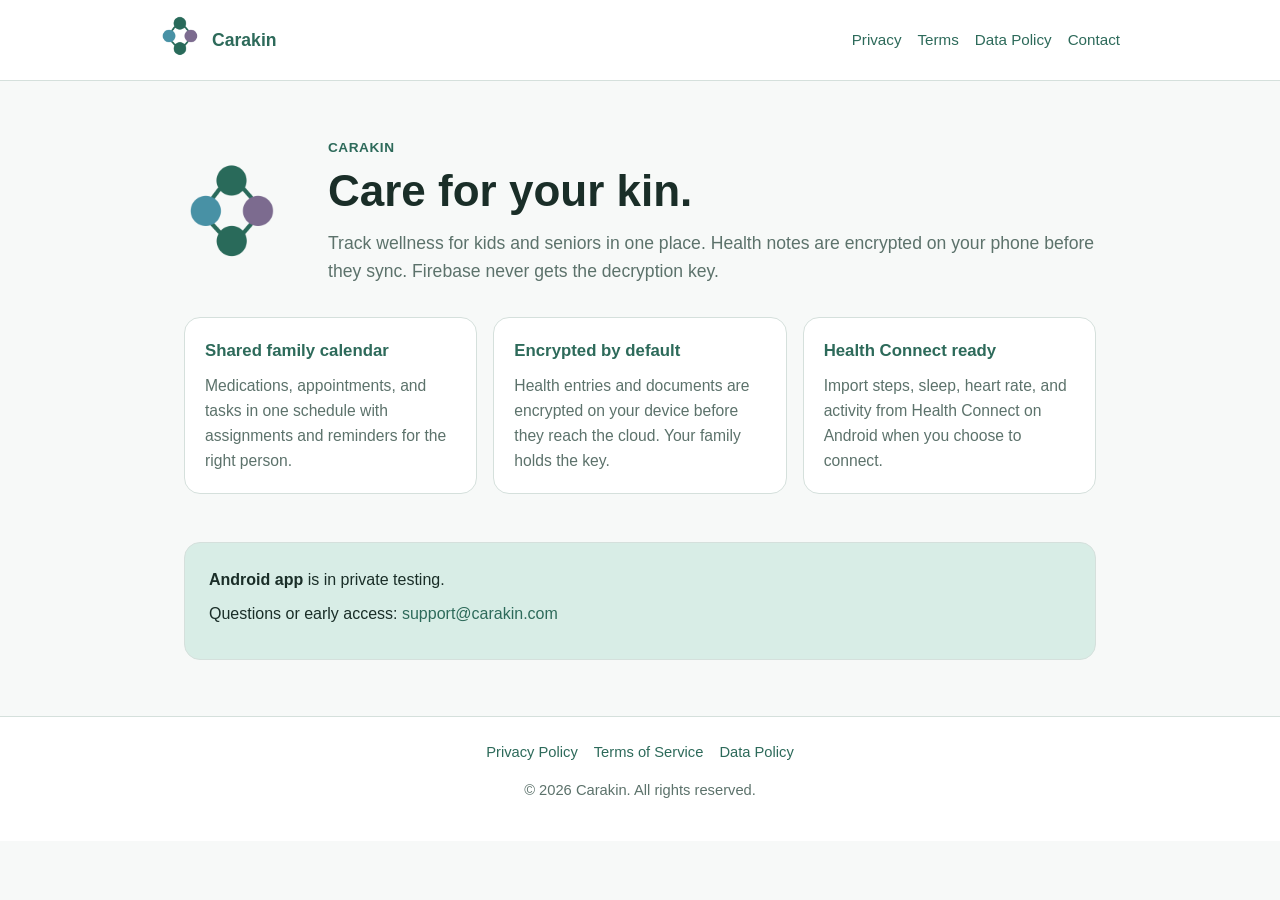
==== index.html @ 4b816c2f "Add Carakin marketing site and legal pages for GitHub Pages Co-authored-by: Cursor <cursoragent@curs" ====
<!DOCTYPE html>
<html lang="en">
  <head>
    <meta charset="utf-8" />
    <meta name="viewport" content="width=device-width, initial-scale=1" />
    <title>Carakin · Care for your kin</title>
    <meta
      name="description"
      content="Carakin helps families track wellness, medications, appointments, and tasks with end-to-end encryption."
    />
    <link rel="icon" href="assets/logo.png" type="image/png" />
    <link rel="stylesheet" href="styles.css" />
  </head>
  <body>
    <header class="site-header">
      <div class="site-header-inner">
        <a href="index.html">
          <img src="assets/logo.png" alt="Carakin logo" />
        </a>
        <a href="index.html"><strong>Carakin</strong></a>
        <nav>
          <a href="privacy.html">Privacy</a>
          <a href="terms.html">Terms</a>
          <a href="data-policy.html">Data Policy</a>
          <a href="mailto:support@carakin.com">Contact</a>
        </nav>
      </div>
    </header>

    <main>
      <section class="hero">
        <img class="hero-logo" src="assets/logo.png" alt="" />
        <div>
          <p class="kicker">Carakin</p>
          <h1>Care for your kin.</h1>
          <p class="lead">
            Track wellness for kids and seniors in one place. Health notes are encrypted on your
            phone before they sync. Firebase never gets the decryption key.
          </p>
        </div>
      </section>

      <section class="features">
        <article class="feature-card">
          <h2>Shared family calendar</h2>
          <p>
            Medications, appointments, and tasks in one schedule with assignments and reminders
            for the right person.
          </p>
        </article>
        <article class="feature-card">
          <h2>Encrypted by default</h2>
          <p>
            Health entries and documents are encrypted on your device before they reach the cloud.
            Your family holds the key.
          </p>
        </article>
        <article class="feature-card">
          <h2>Health Connect ready</h2>
          <p>
            Import steps, sleep, heart rate, and activity from Health Connect on Android when you
            choose to connect.
          </p>
        </article>
      </section>

      <section class="cta">
        <div class="cta-box">
          <p><strong>Android app</strong> is in private testing.</p>
          <p>
            Questions or early access:
            <a href="mailto:support@carakin.com">support@carakin.com</a>
          </p>
        </div>
      </section>
    </main>

    <footer class="site-footer">
      <nav>
        <a href="privacy.html">Privacy Policy</a>
        <a href="terms.html">Terms of Service</a>
        <a href="data-policy.html">Data Policy</a>
      </nav>
      <p>© 2026 Carakin. All rights reserved.</p>
    </footer>
  </body>
</html>
---- styles.css ----
:root {
  --background: #f7f9f8;
  --surface: #ffffff;
  --text: #1a2e28;
  --text-muted: #5c726b;
  --primary: #2d6a5a;
  --primary-soft: #d8ede6;
  --border: #d5e0dc;
  --max-width: 760px;
}

* {
  box-sizing: border-box;
}

body {
  margin: 0;
  font-family: -apple-system, BlinkMacSystemFont, "Segoe UI", Roboto, Helvetica, Arial, sans-serif;
  color: var(--text);
  background: var(--background);
  line-height: 1.6;
}

a {
  color: var(--primary);
  text-decoration: none;
}

a:hover {
  text-decoration: underline;
}

.site-header {
  background: var(--surface);
  border-bottom: 1px solid var(--border);
  padding: 16px 24px;
}

.site-header-inner {
  max-width: 960px;
  margin: 0 auto;
  display: flex;
  align-items: center;
  gap: 12px;
}

.site-header img {
  width: 40px;
  height: 40px;
}

.site-header strong {
  font-size: 1.1rem;
}

.site-header nav {
  margin-left: auto;
  display: flex;
  gap: 16px;
  flex-wrap: wrap;
  font-size: 0.95rem;
}

.hero {
  max-width: 960px;
  margin: 0 auto;
  padding: 56px 24px 32px;
  display: grid;
  gap: 24px;
}

@media (min-width: 768px) {
  .hero {
    grid-template-columns: 120px 1fr;
    align-items: center;
  }
}

.hero-logo {
  width: 96px;
  height: 96px;
}

.kicker {
  color: var(--primary);
  font-weight: 700;
  letter-spacing: 0.04em;
  text-transform: uppercase;
  font-size: 0.85rem;
  margin: 0 0 8px;
}

.hero h1 {
  margin: 0 0 12px;
  font-size: clamp(2rem, 5vw, 2.75rem);
  line-height: 1.15;
}

.lead {
  color: var(--text-muted);
  font-size: 1.1rem;
  margin: 0;
}

.features {
  max-width: 960px;
  margin: 0 auto;
  padding: 0 24px 48px;
  display: grid;
  gap: 16px;
}

@media (min-width: 768px) {
  .features {
    grid-template-columns: repeat(3, 1fr);
  }
}

.feature-card {
  background: var(--surface);
  border: 1px solid var(--border);
  border-radius: 16px;
  padding: 20px;
}

.feature-card h2 {
  margin: 0 0 8px;
  font-size: 1.05rem;
  color: var(--primary);
}

.feature-card p {
  margin: 0;
  color: var(--text-muted);
  font-size: 0.98rem;
}

.cta {
  max-width: 960px;
  margin: 0 auto;
  padding: 0 24px 56px;
}

.cta-box {
  background: var(--primary-soft);
  border: 1px solid var(--border);
  border-radius: 16px;
  padding: 24px;
}

.cta-box p {
  margin: 0 0 8px;
}

.legal-page {
  max-width: var(--max-width);
  margin: 0 auto;
  padding: 40px 24px 64px;
}

.legal-page h1 {
  margin: 0 0 8px;
}

.updated {
  color: var(--text-muted);
  font-size: 0.95rem;
  margin: 0 0 32px;
}

.legal-page section {
  margin-bottom: 28px;
}

.legal-page h2 {
  font-size: 1.15rem;
  margin: 0 0 8px;
}

.legal-page p,
.legal-page li {
  color: var(--text);
  white-space: pre-line;
}

.site-footer {
  border-top: 1px solid var(--border);
  background: var(--surface);
  padding: 24px;
  text-align: center;
  color: var(--text-muted);
  font-size: 0.92rem;
}

.site-footer nav {
  display: flex;
  justify-content: center;
  gap: 16px;
  flex-wrap: wrap;
  margin-bottom: 12px;
}
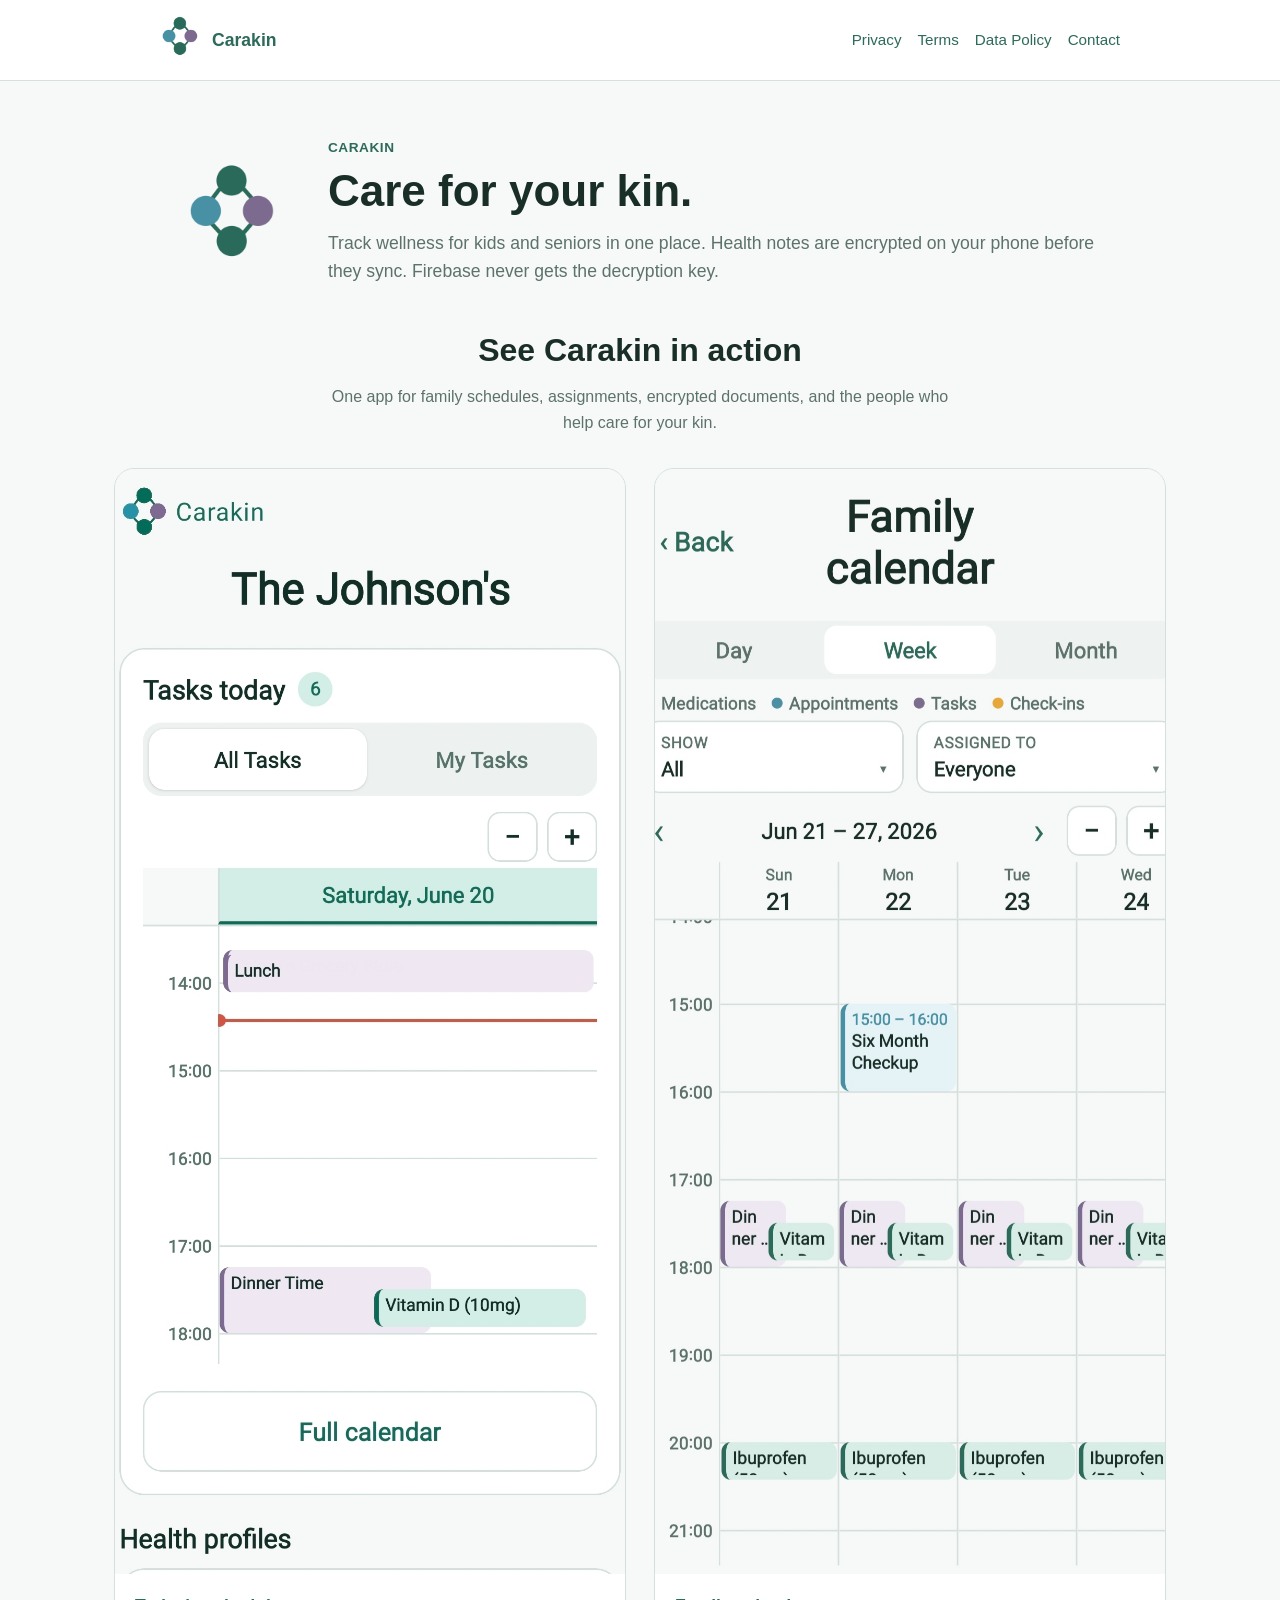
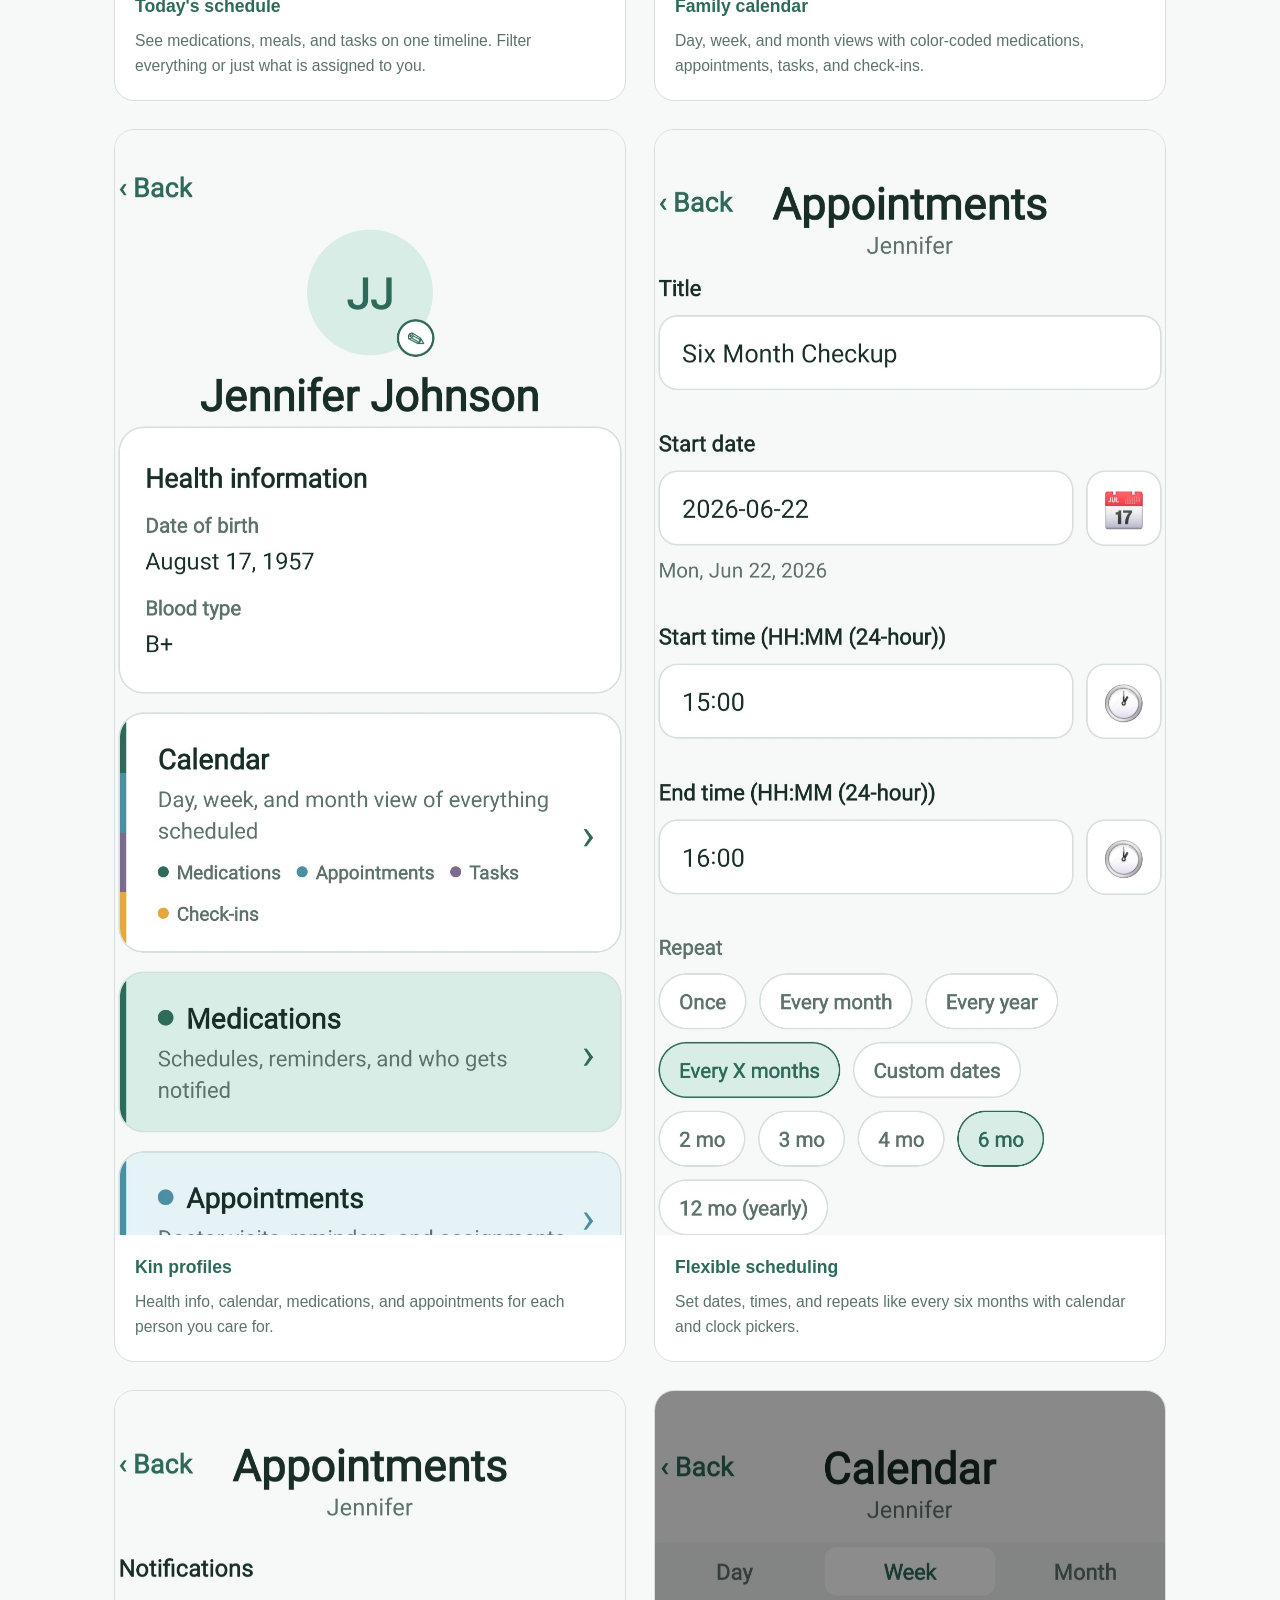
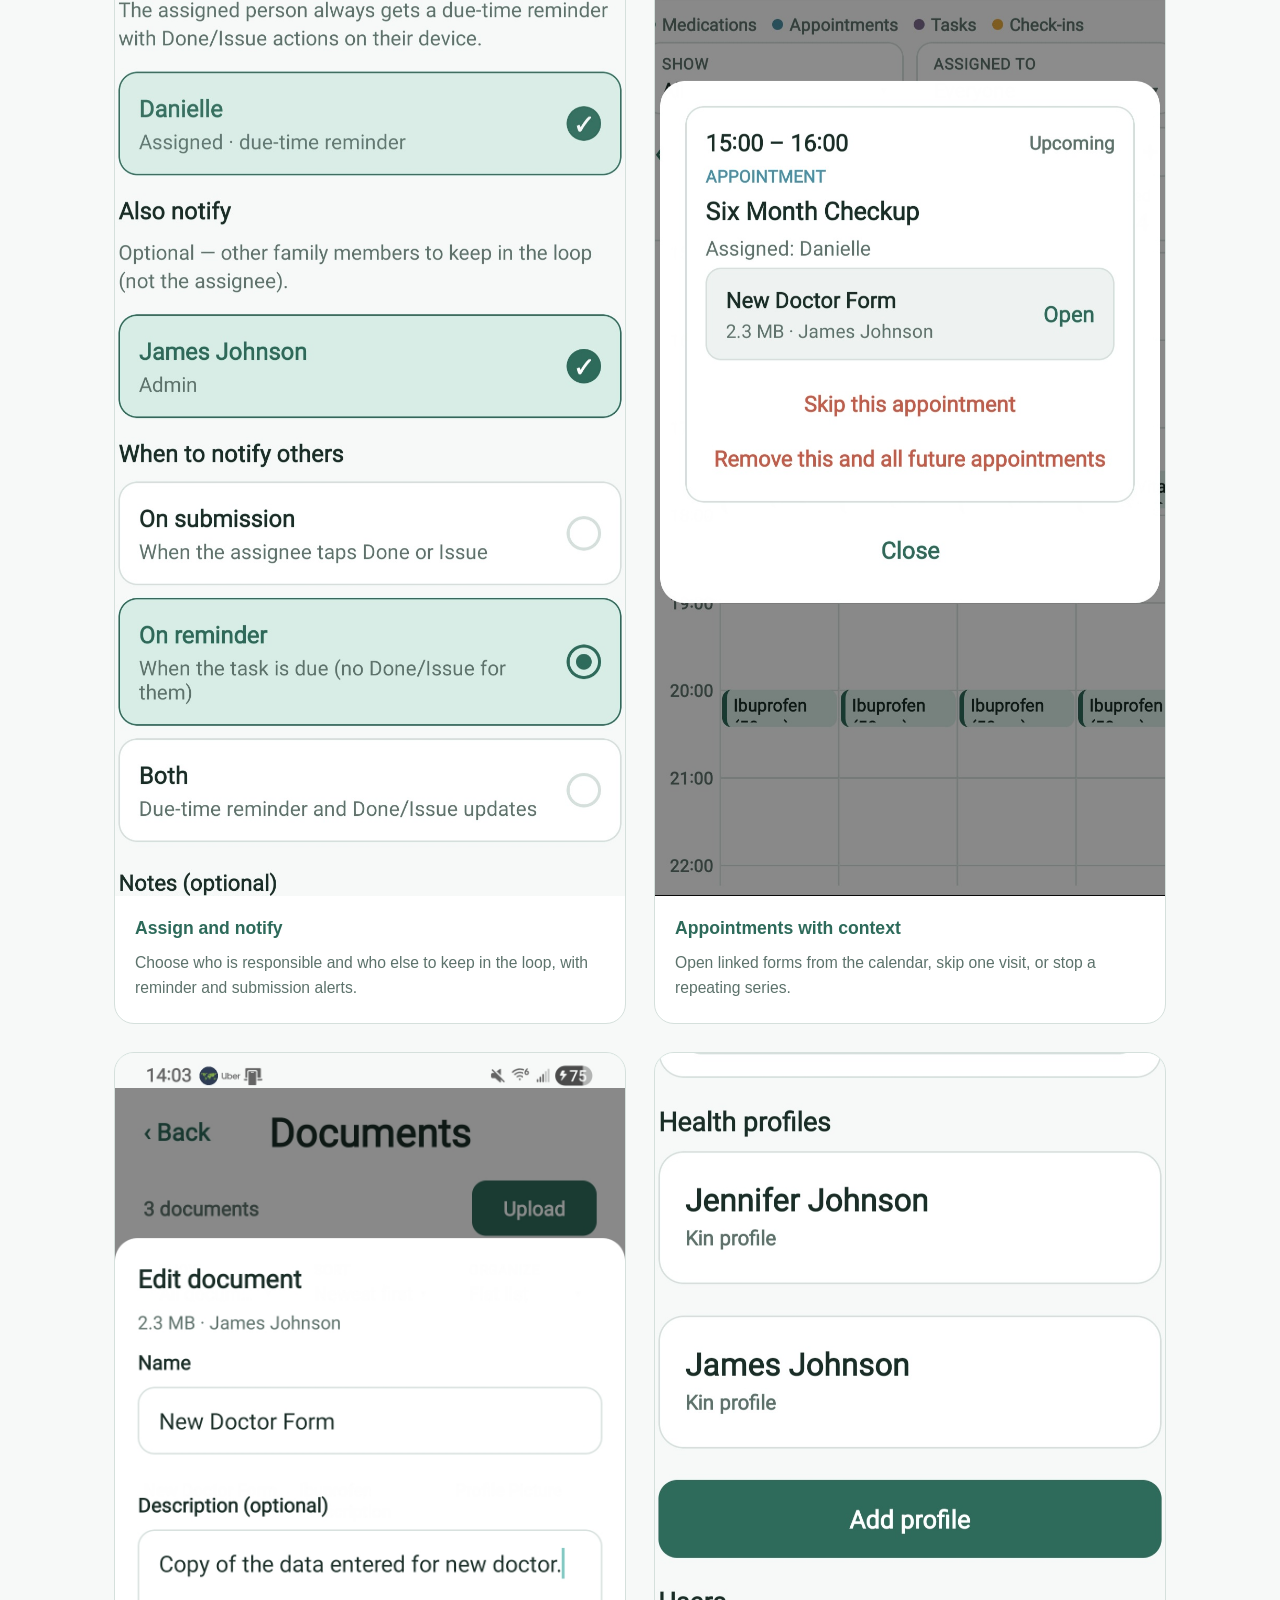
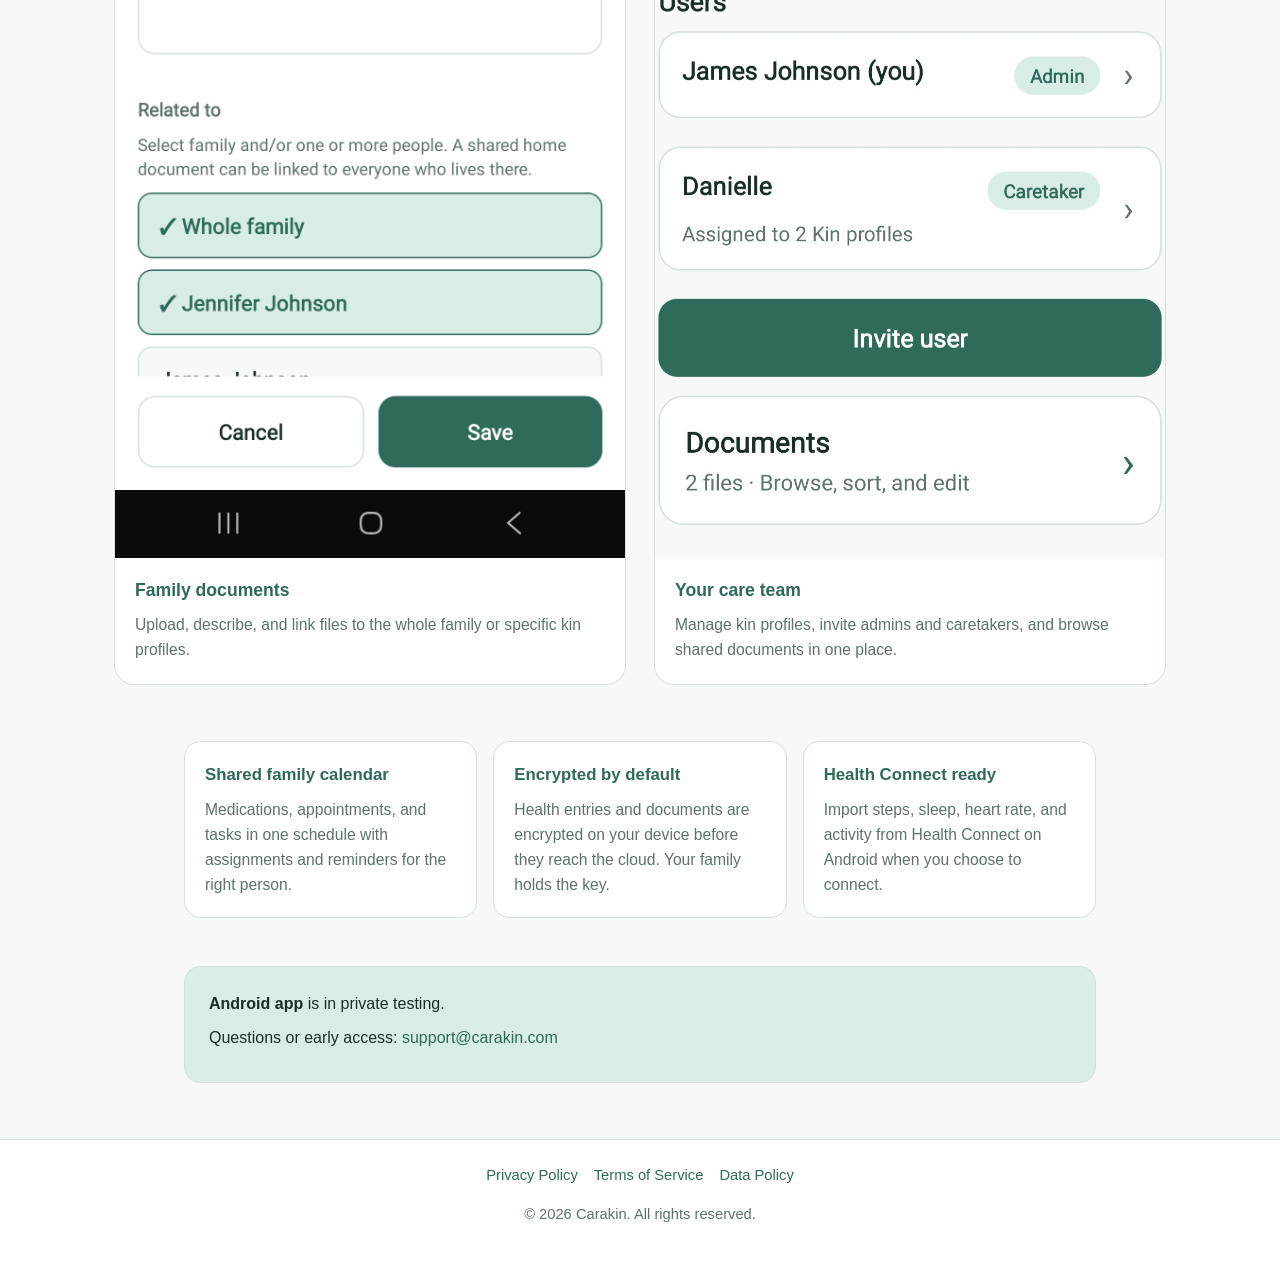
==== commit 683c39e6: "Add app screenshot gallery to landing page Co-authored-by: Cursor <cursoragent@cursor.com>" ====
--- a/index.html
+++ b/index.html
@@ -37,6 +37,95 @@
             Track wellness for kids and seniors in one place. Health notes are encrypted on your
             phone before they sync. Firebase never gets the decryption key.
           </p>
+        </div>
+      </section>
+
+      <section class="showcase">
+        <div class="showcase-header">
+          <h2>See Carakin in action</h2>
+          <p>
+            One app for family schedules, assignments, encrypted documents, and the people who
+            help care for your kin.
+          </p>
+        </div>
+        <div class="showcase-grid">
+          <article class="showcase-card">
+            <img src="assets/screenshots/HomePage.jpg" alt="Carakin home screen with today's task timeline" />
+            <div class="showcase-copy">
+              <h3>Today's schedule</h3>
+              <p>
+                See medications, meals, and tasks on one timeline. Filter everything or just what is
+                assigned to you.
+              </p>
+            </div>
+          </article>
+          <article class="showcase-card">
+            <img src="assets/screenshots/FamilyCalendar.jpg" alt="Family calendar week view" />
+            <div class="showcase-copy">
+              <h3>Family calendar</h3>
+              <p>
+                Day, week, and month views with color-coded medications, appointments, tasks, and
+                check-ins.
+              </p>
+            </div>
+          </article>
+          <article class="showcase-card">
+            <img src="assets/screenshots/ProfilePage.jpg" alt="Kin profile with health and care shortcuts" />
+            <div class="showcase-copy">
+              <h3>Kin profiles</h3>
+              <p>
+                Health info, calendar, medications, and appointments for each person you care for.
+              </p>
+            </div>
+          </article>
+          <article class="showcase-card">
+            <img src="assets/screenshots/AppointmentSettings.jpg" alt="Appointment scheduling form" />
+            <div class="showcase-copy">
+              <h3>Flexible scheduling</h3>
+              <p>
+                Set dates, times, and repeats like every six months with calendar and clock
+                pickers.
+              </p>
+            </div>
+          </article>
+          <article class="showcase-card">
+            <img src="assets/screenshots/AppointmentNotifications.jpg" alt="Assign and notify settings for an appointment" />
+            <div class="showcase-copy">
+              <h3>Assign and notify</h3>
+              <p>
+                Choose who is responsible and who else to keep in the loop, with reminder and
+                submission alerts.
+              </p>
+            </div>
+          </article>
+          <article class="showcase-card">
+            <img src="assets/screenshots/AppointmentCalendarView.jpg" alt="Appointment detail with linked document" />
+            <div class="showcase-copy">
+              <h3>Appointments with context</h3>
+              <p>
+                Open linked forms from the calendar, skip one visit, or stop a repeating series.
+              </p>
+            </div>
+          </article>
+          <article class="showcase-card">
+            <img src="assets/screenshots/EditUploadedDocument.jpg" alt="Edit family document screen" />
+            <div class="showcase-copy">
+              <h3>Family documents</h3>
+              <p>
+                Upload, describe, and link files to the whole family or specific kin profiles.
+              </p>
+            </div>
+          </article>
+          <article class="showcase-card">
+            <img src="assets/screenshots/HomePage2.jpg" alt="Family profiles, users, and documents" />
+            <div class="showcase-copy">
+              <h3>Your care team</h3>
+              <p>
+                Manage kin profiles, invite admins and caretakers, and browse shared documents in
+                one place.
+              </p>
+            </div>
+          </article>
         </div>
       </section>
 
--- a/styles.css
+++ b/styles.css
@@ -199,3 +199,70 @@
   flex-wrap: wrap;
   margin-bottom: 12px;
 }
+
+.showcase {
+  max-width: 1100px;
+  margin: 0 auto;
+  padding: 8px 24px 56px;
+}
+
+.showcase-header {
+  text-align: center;
+  max-width: 640px;
+  margin: 0 auto 32px;
+}
+
+.showcase-header h2 {
+  margin: 0 0 8px;
+  font-size: clamp(1.5rem, 3vw, 2rem);
+}
+
+.showcase-header p {
+  margin: 0;
+  color: var(--text-muted);
+}
+
+.showcase-grid {
+  display: grid;
+  gap: 28px;
+}
+
+@media (min-width: 768px) {
+  .showcase-grid {
+    grid-template-columns: repeat(2, minmax(0, 1fr));
+  }
+}
+
+.showcase-card {
+  background: var(--surface);
+  border: 1px solid var(--border);
+  border-radius: 20px;
+  overflow: hidden;
+  display: grid;
+  gap: 0;
+}
+
+.showcase-card img {
+  width: 100%;
+  display: block;
+  aspect-ratio: 9 / 19.5;
+  object-fit: cover;
+  object-position: top center;
+  background: var(--primary-soft);
+}
+
+.showcase-copy {
+  padding: 18px 20px 22px;
+}
+
+.showcase-copy h3 {
+  margin: 0 0 8px;
+  font-size: 1.1rem;
+  color: var(--primary);
+}
+
+.showcase-copy p {
+  margin: 0;
+  color: var(--text-muted);
+  font-size: 0.98rem;
+}
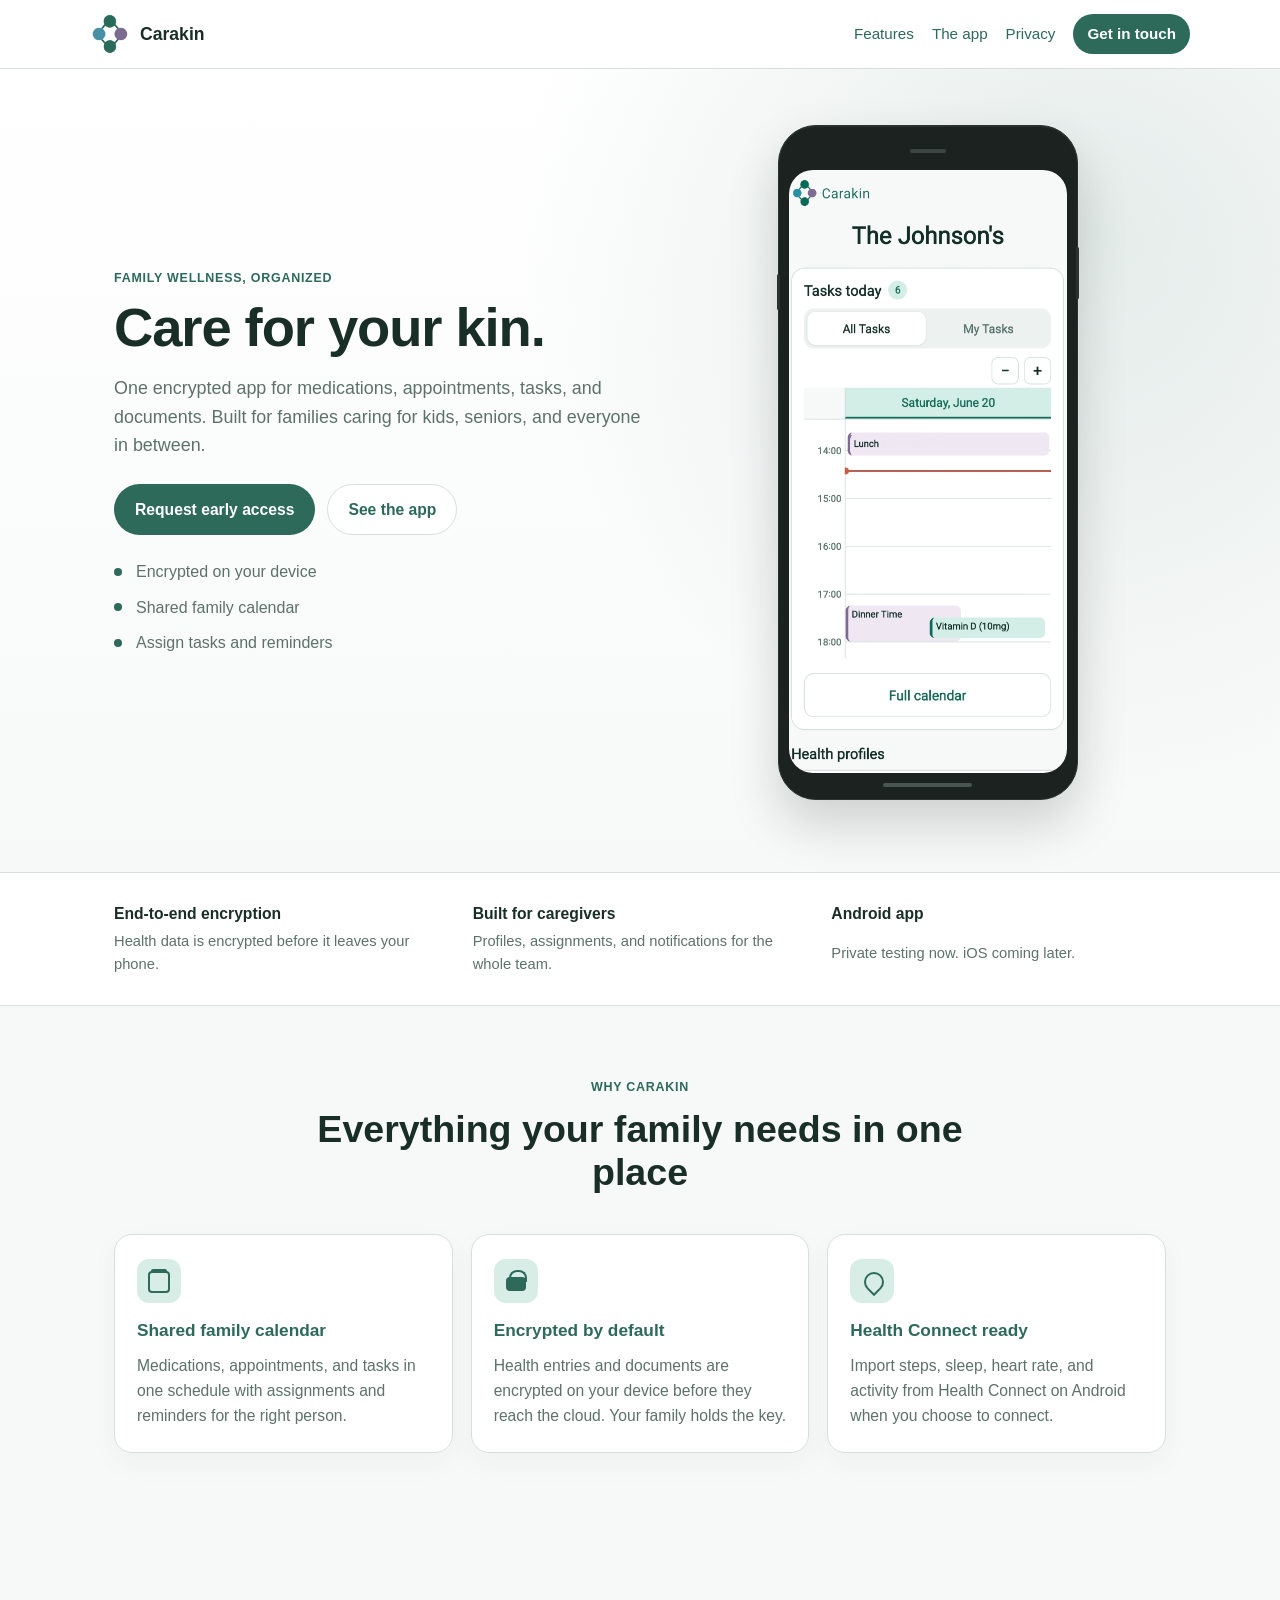
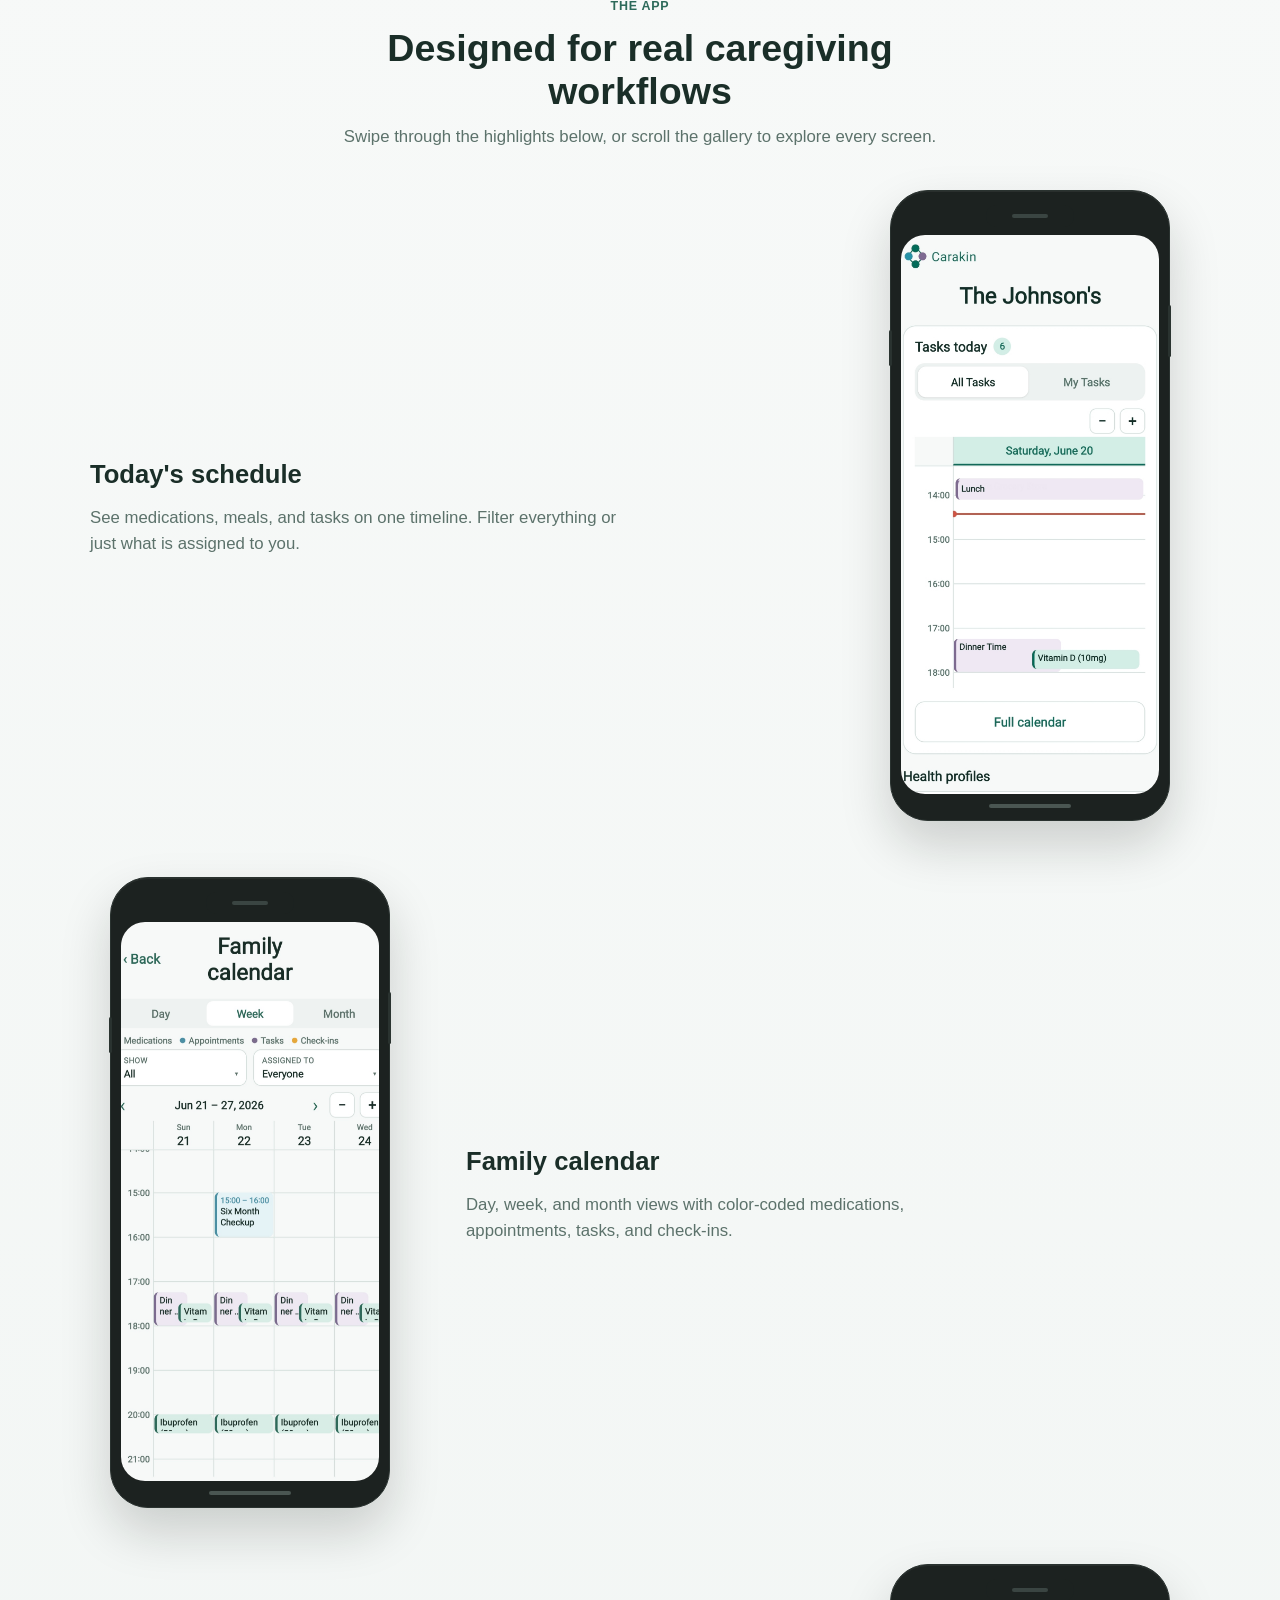
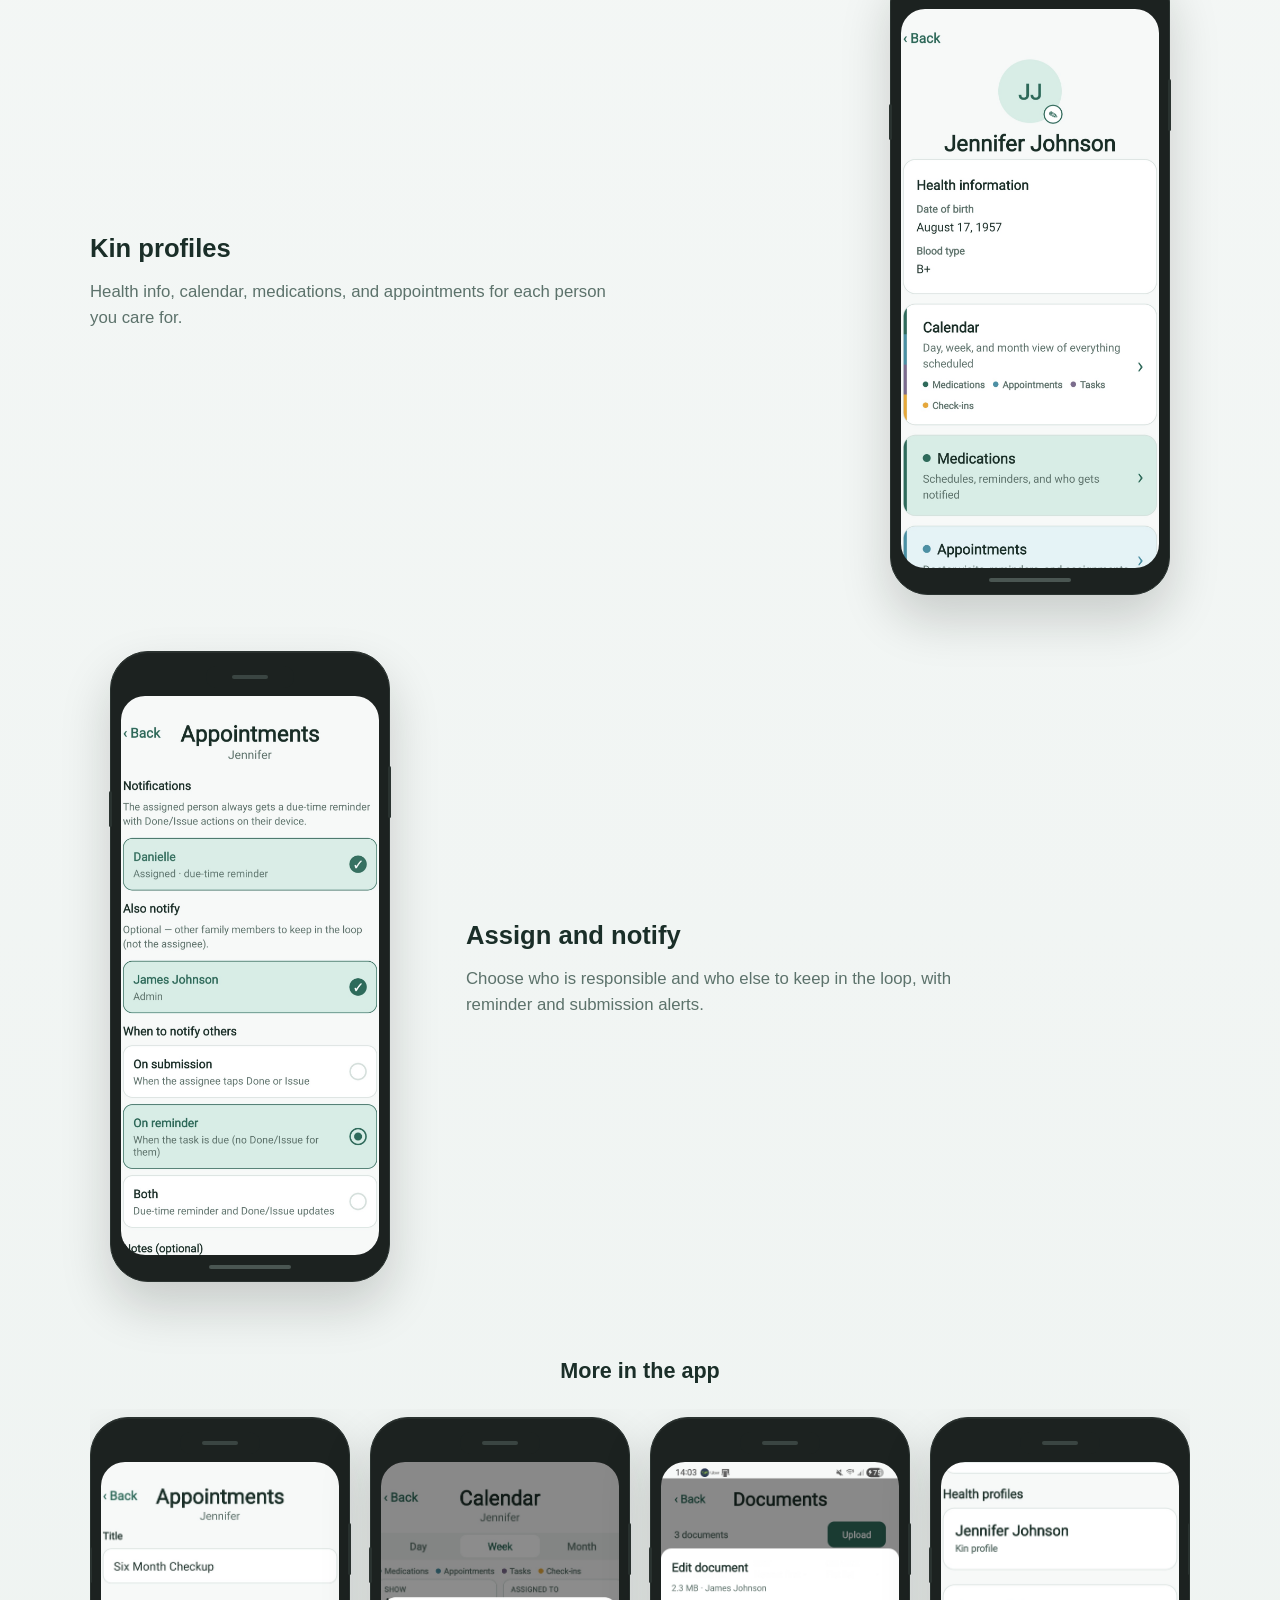
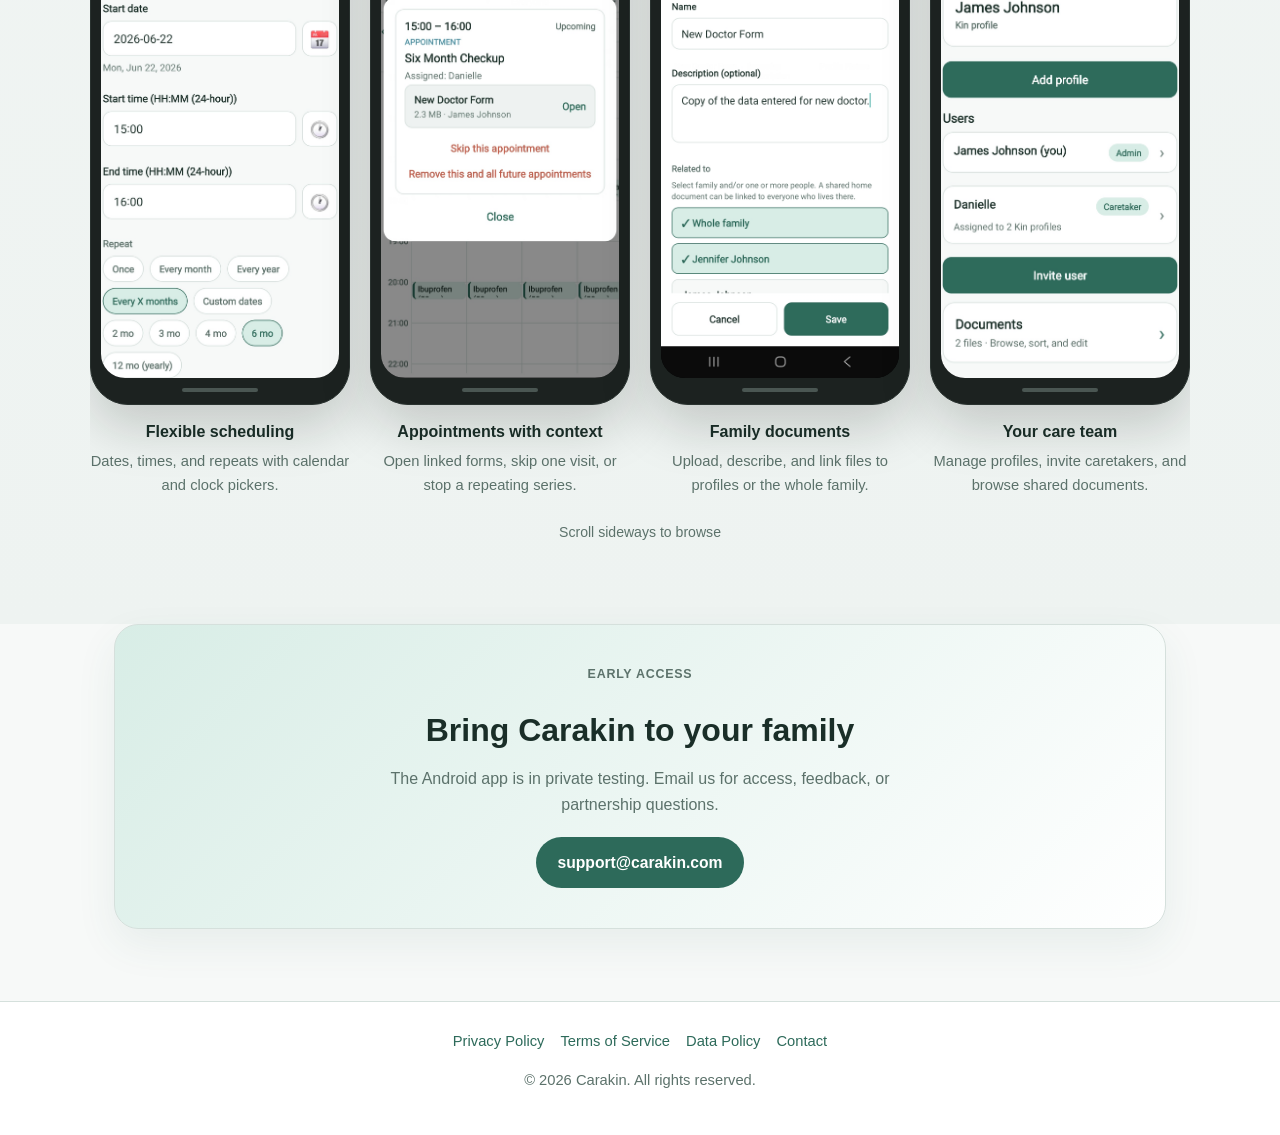
==== commit 06a29e2e: "Redesign landing page with phone mockups and marketing layout Co-authored-by: Cursor <cursoragent@cu" ====
--- a/index.html
+++ b/index.html
@@ -14,152 +14,267 @@
   <body>
     <header class="site-header">
       <div class="site-header-inner">
-        <a href="index.html">
-          <img src="assets/logo.png" alt="Carakin logo" />
+        <a class="brand" href="index.html">
+          <img src="assets/logo.png" alt="" />
+          <strong>Carakin</strong>
         </a>
-        <a href="index.html"><strong>Carakin</strong></a>
         <nav>
+          <a href="#features">Features</a>
+          <a href="#app">The app</a>
           <a href="privacy.html">Privacy</a>
-          <a href="terms.html">Terms</a>
-          <a href="data-policy.html">Data Policy</a>
-          <a href="mailto:support@carakin.com">Contact</a>
+          <a class="nav-cta" href="mailto:support@carakin.com">Get in touch</a>
         </nav>
       </div>
     </header>
 
     <main>
       <section class="hero">
-        <img class="hero-logo" src="assets/logo.png" alt="" />
-        <div>
-          <p class="kicker">Carakin</p>
-          <h1>Care for your kin.</h1>
-          <p class="lead">
-            Track wellness for kids and seniors in one place. Health notes are encrypted on your
-            phone before they sync. Firebase never gets the decryption key.
+        <div class="hero-inner">
+          <div class="hero-copy">
+            <p class="kicker">Family wellness, organized</p>
+            <h1>Care for your kin.</h1>
+            <p class="lead">
+              One encrypted app for medications, appointments, tasks, and documents. Built for
+              families caring for kids, seniors, and everyone in between.
+            </p>
+            <div class="hero-actions">
+              <a class="button button-primary" href="mailto:support@carakin.com?subject=Carakin%20early%20access"
+                >Request early access</a
+              >
+              <a class="button button-secondary" href="#app">See the app</a>
+            </div>
+            <ul class="hero-points">
+              <li>Encrypted on your device</li>
+              <li>Shared family calendar</li>
+              <li>Assign tasks and reminders</li>
+            </ul>
+          </div>
+          <div class="hero-visual">
+            <div class="phone-mockup phone-mockup-hero" aria-hidden="true">
+              <div class="phone-bezel">
+                <div class="phone-notch"><span></span></div>
+                <div class="phone-screen">
+                  <img src="assets/screenshots/HomePage.jpg" alt="" />
+                </div>
+                <div class="phone-home-bar"></div>
+              </div>
+            </div>
+          </div>
+        </div>
+      </section>
+
+      <section class="trust-bar">
+        <div class="trust-bar-inner">
+          <div class="trust-item">
+            <strong>End-to-end encryption</strong>
+            <span>Health data is encrypted before it leaves your phone.</span>
+          </div>
+          <div class="trust-item">
+            <strong>Built for caregivers</strong>
+            <span>Profiles, assignments, and notifications for the whole team.</span>
+          </div>
+          <div class="trust-item">
+            <strong>Android app</strong>
+            <span>Private testing now. iOS coming later.</span>
+          </div>
+        </div>
+      </section>
+
+      <section id="features" class="features">
+        <div class="section-intro">
+          <p class="kicker">Why Carakin</p>
+          <h2>Everything your family needs in one place</h2>
+        </div>
+        <div class="features-grid">
+          <article class="feature-card">
+            <div class="feature-icon feature-icon-calendar" aria-hidden="true"></div>
+            <h3>Shared family calendar</h3>
+            <p>
+              Medications, appointments, and tasks in one schedule with assignments and reminders
+              for the right person.
+            </p>
+          </article>
+          <article class="feature-card">
+            <div class="feature-icon feature-icon-lock" aria-hidden="true"></div>
+            <h3>Encrypted by default</h3>
+            <p>
+              Health entries and documents are encrypted on your device before they reach the cloud.
+              Your family holds the key.
+            </p>
+          </article>
+          <article class="feature-card">
+            <div class="feature-icon feature-icon-health" aria-hidden="true"></div>
+            <h3>Health Connect ready</h3>
+            <p>
+              Import steps, sleep, heart rate, and activity from Health Connect on Android when you
+              choose to connect.
+            </p>
+          </article>
+        </div>
+      </section>
+
+      <section id="app" class="app-showcase">
+        <div class="section-intro">
+          <p class="kicker">The app</p>
+          <h2>Designed for real caregiving workflows</h2>
+          <p class="section-lead">
+            Swipe through the highlights below, or scroll the gallery to explore every screen.
           </p>
         </div>
-      </section>
-
-      <section class="showcase">
-        <div class="showcase-header">
-          <h2>See Carakin in action</h2>
-          <p>
-            One app for family schedules, assignments, encrypted documents, and the people who
-            help care for your kin.
-          </p>
-        </div>
-        <div class="showcase-grid">
-          <article class="showcase-card">
-            <img src="assets/screenshots/HomePage.jpg" alt="Carakin home screen with today's task timeline" />
-            <div class="showcase-copy">
-              <h3>Today's schedule</h3>
-              <p>
-                See medications, meals, and tasks on one timeline. Filter everything or just what is
-                assigned to you.
-              </p>
-            </div>
-          </article>
-          <article class="showcase-card">
-            <img src="assets/screenshots/FamilyCalendar.jpg" alt="Family calendar week view" />
-            <div class="showcase-copy">
-              <h3>Family calendar</h3>
-              <p>
-                Day, week, and month views with color-coded medications, appointments, tasks, and
-                check-ins.
-              </p>
-            </div>
-          </article>
-          <article class="showcase-card">
-            <img src="assets/screenshots/ProfilePage.jpg" alt="Kin profile with health and care shortcuts" />
-            <div class="showcase-copy">
-              <h3>Kin profiles</h3>
-              <p>
-                Health info, calendar, medications, and appointments for each person you care for.
-              </p>
-            </div>
-          </article>
-          <article class="showcase-card">
-            <img src="assets/screenshots/AppointmentSettings.jpg" alt="Appointment scheduling form" />
-            <div class="showcase-copy">
-              <h3>Flexible scheduling</h3>
-              <p>
-                Set dates, times, and repeats like every six months with calendar and clock
-                pickers.
-              </p>
-            </div>
-          </article>
-          <article class="showcase-card">
-            <img src="assets/screenshots/AppointmentNotifications.jpg" alt="Assign and notify settings for an appointment" />
-            <div class="showcase-copy">
-              <h3>Assign and notify</h3>
-              <p>
-                Choose who is responsible and who else to keep in the loop, with reminder and
-                submission alerts.
-              </p>
-            </div>
-          </article>
-          <article class="showcase-card">
-            <img src="assets/screenshots/AppointmentCalendarView.jpg" alt="Appointment detail with linked document" />
-            <div class="showcase-copy">
-              <h3>Appointments with context</h3>
-              <p>
-                Open linked forms from the calendar, skip one visit, or stop a repeating series.
-              </p>
-            </div>
-          </article>
-          <article class="showcase-card">
-            <img src="assets/screenshots/EditUploadedDocument.jpg" alt="Edit family document screen" />
-            <div class="showcase-copy">
-              <h3>Family documents</h3>
-              <p>
-                Upload, describe, and link files to the whole family or specific kin profiles.
-              </p>
-            </div>
-          </article>
-          <article class="showcase-card">
-            <img src="assets/screenshots/HomePage2.jpg" alt="Family profiles, users, and documents" />
-            <div class="showcase-copy">
-              <h3>Your care team</h3>
-              <p>
-                Manage kin profiles, invite admins and caretakers, and browse shared documents in
-                one place.
-              </p>
-            </div>
-          </article>
-        </div>
-      </section>
-
-      <section class="features">
-        <article class="feature-card">
-          <h2>Shared family calendar</h2>
-          <p>
-            Medications, appointments, and tasks in one schedule with assignments and reminders
-            for the right person.
-          </p>
-        </article>
-        <article class="feature-card">
-          <h2>Encrypted by default</h2>
-          <p>
-            Health entries and documents are encrypted on your device before they reach the cloud.
-            Your family holds the key.
-          </p>
-        </article>
-        <article class="feature-card">
-          <h2>Health Connect ready</h2>
-          <p>
-            Import steps, sleep, heart rate, and activity from Health Connect on Android when you
-            choose to connect.
-          </p>
-        </article>
+
+        <div class="feature-row">
+          <div class="feature-row-copy">
+            <h3>Today's schedule</h3>
+            <p>
+              See medications, meals, and tasks on one timeline. Filter everything or just what is
+              assigned to you.
+            </p>
+          </div>
+          <div class="phone-mockup" aria-hidden="true">
+            <div class="phone-bezel">
+              <div class="phone-notch"><span></span></div>
+              <div class="phone-screen">
+                <img
+                  src="assets/screenshots/HomePage.jpg"
+                  alt="Carakin home screen with today's task timeline"
+                />
+              </div>
+              <div class="phone-home-bar"></div>
+            </div>
+          </div>
+        </div>
+
+        <div class="feature-row feature-row-reverse">
+          <div class="feature-row-copy">
+            <h3>Family calendar</h3>
+            <p>
+              Day, week, and month views with color-coded medications, appointments, tasks, and
+              check-ins.
+            </p>
+          </div>
+          <div class="phone-mockup" aria-hidden="true">
+            <div class="phone-bezel">
+              <div class="phone-notch"><span></span></div>
+              <div class="phone-screen">
+                <img src="assets/screenshots/FamilyCalendar.jpg" alt="Family calendar week view" />
+              </div>
+              <div class="phone-home-bar"></div>
+            </div>
+          </div>
+        </div>
+
+        <div class="feature-row">
+          <div class="feature-row-copy">
+            <h3>Kin profiles</h3>
+            <p>
+              Health info, calendar, medications, and appointments for each person you care for.
+            </p>
+          </div>
+          <div class="phone-mockup" aria-hidden="true">
+            <div class="phone-bezel">
+              <div class="phone-notch"><span></span></div>
+              <div class="phone-screen">
+                <img
+                  src="assets/screenshots/ProfilePage.jpg"
+                  alt="Kin profile with health and care shortcuts"
+                />
+              </div>
+              <div class="phone-home-bar"></div>
+            </div>
+          </div>
+        </div>
+
+        <div class="feature-row feature-row-reverse">
+          <div class="feature-row-copy">
+            <h3>Assign and notify</h3>
+            <p>
+              Choose who is responsible and who else to keep in the loop, with reminder and
+              submission alerts.
+            </p>
+          </div>
+          <div class="phone-mockup" aria-hidden="true">
+            <div class="phone-bezel">
+              <div class="phone-notch"><span></span></div>
+              <div class="phone-screen">
+                <img
+                  src="assets/screenshots/AppointmentNotifications.jpg"
+                  alt="Assign and notify settings for an appointment"
+                />
+              </div>
+              <div class="phone-home-bar"></div>
+            </div>
+          </div>
+        </div>
+
+        <div class="gallery-section">
+          <h3 class="gallery-title">More in the app</h3>
+          <div class="phone-gallery" tabindex="0" aria-label="App screenshot gallery">
+            <article class="gallery-slide">
+              <div class="phone-mockup phone-mockup-compact">
+                <div class="phone-bezel">
+                  <div class="phone-notch"><span></span></div>
+                  <div class="phone-screen">
+                    <img src="assets/screenshots/AppointmentSettings.jpg" alt="" />
+                  </div>
+                  <div class="phone-home-bar"></div>
+                </div>
+              </div>
+              <h4>Flexible scheduling</h4>
+              <p>Dates, times, and repeats with calendar and clock pickers.</p>
+            </article>
+            <article class="gallery-slide">
+              <div class="phone-mockup phone-mockup-compact">
+                <div class="phone-bezel">
+                  <div class="phone-notch"><span></span></div>
+                  <div class="phone-screen">
+                    <img src="assets/screenshots/AppointmentCalendarView.jpg" alt="" />
+                  </div>
+                  <div class="phone-home-bar"></div>
+                </div>
+              </div>
+              <h4>Appointments with context</h4>
+              <p>Open linked forms, skip one visit, or stop a repeating series.</p>
+            </article>
+            <article class="gallery-slide">
+              <div class="phone-mockup phone-mockup-compact">
+                <div class="phone-bezel">
+                  <div class="phone-notch"><span></span></div>
+                  <div class="phone-screen">
+                    <img src="assets/screenshots/EditUploadedDocument.jpg" alt="" />
+                  </div>
+                  <div class="phone-home-bar"></div>
+                </div>
+              </div>
+              <h4>Family documents</h4>
+              <p>Upload, describe, and link files to profiles or the whole family.</p>
+            </article>
+            <article class="gallery-slide">
+              <div class="phone-mockup phone-mockup-compact">
+                <div class="phone-bezel">
+                  <div class="phone-notch"><span></span></div>
+                  <div class="phone-screen">
+                    <img src="assets/screenshots/HomePage2.jpg" alt="" />
+                  </div>
+                  <div class="phone-home-bar"></div>
+                </div>
+              </div>
+              <h4>Your care team</h4>
+              <p>Manage profiles, invite caretakers, and browse shared documents.</p>
+            </article>
+          </div>
+          <p class="gallery-hint">Scroll sideways to browse</p>
+        </div>
       </section>
 
       <section class="cta">
         <div class="cta-box">
-          <p><strong>Android app</strong> is in private testing.</p>
+          <p class="kicker">Early access</p>
+          <h2>Bring Carakin to your family</h2>
           <p>
-            Questions or early access:
-            <a href="mailto:support@carakin.com">support@carakin.com</a>
+            The Android app is in private testing. Email us for access, feedback, or partnership
+            questions.
           </p>
+          <a class="button button-primary" href="mailto:support@carakin.com">support@carakin.com</a>
         </div>
       </section>
     </main>
@@ -169,6 +284,7 @@
         <a href="privacy.html">Privacy Policy</a>
         <a href="terms.html">Terms of Service</a>
         <a href="data-policy.html">Data Policy</a>
+        <a href="mailto:support@carakin.com">Contact</a>
       </nav>
       <p>© 2026 Carakin. All rights reserved.</p>
     </footer>
--- a/styles.css
+++ b/styles.css
@@ -4,13 +4,21 @@
   --text: #1a2e28;
   --text-muted: #5c726b;
   --primary: #2d6a5a;
+  --primary-dark: #1f4d41;
   --primary-soft: #d8ede6;
   --border: #d5e0dc;
-  --max-width: 760px;
+  --bezel: #1c2220;
+  --bezel-edge: #2a3330;
+  --hero-glow: rgba(45, 106, 90, 0.12);
+  --max-width: 1100px;
 }
 
 * {
   box-sizing: border-box;
+}
+
+html {
+  scroll-behavior: smooth;
 }
 
 body {
@@ -30,88 +38,254 @@
   text-decoration: underline;
 }
 
+img {
+  max-width: 100%;
+  display: block;
+}
+
 .site-header {
-  background: var(--surface);
+  position: sticky;
+  top: 0;
+  z-index: 20;
+  background: rgba(255, 255, 255, 0.92);
+  backdrop-filter: blur(10px);
   border-bottom: 1px solid var(--border);
-  padding: 16px 24px;
+  padding: 14px 24px;
 }
 
 .site-header-inner {
-  max-width: 960px;
+  max-width: var(--max-width);
   margin: 0 auto;
   display: flex;
   align-items: center;
   gap: 12px;
 }
 
-.site-header img {
+.brand {
+  display: inline-flex;
+  align-items: center;
+  gap: 10px;
+  color: inherit;
+  text-decoration: none;
+}
+
+.brand:hover {
+  text-decoration: none;
+}
+
+.brand img {
   width: 40px;
   height: 40px;
 }
 
-.site-header strong {
+.brand strong {
   font-size: 1.1rem;
 }
 
 .site-header nav {
   margin-left: auto;
   display: flex;
-  gap: 16px;
+  align-items: center;
+  gap: 18px;
   flex-wrap: wrap;
   font-size: 0.95rem;
 }
 
-.hero {
-  max-width: 960px;
-  margin: 0 auto;
-  padding: 56px 24px 32px;
-  display: grid;
-  gap: 24px;
-}
-
-@media (min-width: 768px) {
-  .hero {
-    grid-template-columns: 120px 1fr;
-    align-items: center;
-  }
-}
-
-.hero-logo {
-  width: 96px;
-  height: 96px;
+.nav-cta {
+  display: inline-flex;
+  align-items: center;
+  padding: 8px 14px;
+  border-radius: 999px;
+  background: var(--primary);
+  color: #fff !important;
+  font-weight: 600;
+  text-decoration: none !important;
+}
+
+.nav-cta:hover {
+  background: var(--primary-dark);
 }
 
 .kicker {
   color: var(--primary);
   font-weight: 700;
-  letter-spacing: 0.04em;
+  letter-spacing: 0.06em;
   text-transform: uppercase;
-  font-size: 0.85rem;
-  margin: 0 0 8px;
-}
-
-.hero h1 {
-  margin: 0 0 12px;
-  font-size: clamp(2rem, 5vw, 2.75rem);
+  font-size: 0.78rem;
+  margin: 0 0 10px;
+}
+
+.section-intro {
+  text-align: center;
+  max-width: 680px;
+  margin: 0 auto 40px;
+}
+
+.section-intro h2 {
+  margin: 0 0 10px;
+  font-size: clamp(1.75rem, 3vw, 2.35rem);
   line-height: 1.15;
 }
 
+.section-lead {
+  margin: 0;
+  color: var(--text-muted);
+  font-size: 1.05rem;
+}
+
+.button {
+  display: inline-flex;
+  align-items: center;
+  justify-content: center;
+  padding: 12px 20px;
+  border-radius: 999px;
+  font-weight: 600;
+  font-size: 0.98rem;
+  text-decoration: none !important;
+  border: 1px solid transparent;
+  transition: background 0.15s ease, color 0.15s ease, border-color 0.15s ease;
+}
+
+.button-primary {
+  background: var(--primary);
+  color: #fff;
+}
+
+.button-primary:hover {
+  background: var(--primary-dark);
+}
+
+.button-secondary {
+  background: var(--surface);
+  color: var(--primary);
+  border-color: var(--border);
+}
+
+.button-secondary:hover {
+  background: var(--primary-soft);
+}
+
+.hero {
+  background:
+    radial-gradient(circle at 85% 20%, var(--hero-glow), transparent 45%),
+    linear-gradient(180deg, #ffffff 0%, var(--background) 100%);
+  border-bottom: 1px solid var(--border);
+}
+
+.hero-inner {
+  max-width: var(--max-width);
+  margin: 0 auto;
+  padding: 56px 24px 72px;
+  display: grid;
+  gap: 40px;
+  align-items: center;
+}
+
+@media (min-width: 900px) {
+  .hero-inner {
+    grid-template-columns: 1.05fr 0.95fr;
+    gap: 48px;
+  }
+}
+
+.hero-copy h1 {
+  margin: 0 0 16px;
+  font-size: clamp(2.2rem, 5vw, 3.4rem);
+  line-height: 1.08;
+  letter-spacing: -0.02em;
+}
+
 .lead {
   color: var(--text-muted);
-  font-size: 1.1rem;
+  font-size: 1.12rem;
+  margin: 0 0 24px;
+  max-width: 34rem;
+}
+
+.hero-actions {
+  display: flex;
+  flex-wrap: wrap;
+  gap: 12px;
+  margin-bottom: 24px;
+}
+
+.hero-points {
+  list-style: none;
   margin: 0;
+  padding: 0;
+  display: grid;
+  gap: 10px;
+}
+
+.hero-points li {
+  position: relative;
+  padding-left: 22px;
+  color: var(--text-muted);
+}
+
+.hero-points li::before {
+  content: "";
+  position: absolute;
+  left: 0;
+  top: 0.55em;
+  width: 8px;
+  height: 8px;
+  border-radius: 50%;
+  background: var(--primary);
+}
+
+.hero-visual {
+  display: flex;
+  justify-content: center;
+}
+
+.trust-bar {
+  background: var(--surface);
+  border-bottom: 1px solid var(--border);
+}
+
+.trust-bar-inner {
+  max-width: var(--max-width);
+  margin: 0 auto;
+  padding: 28px 24px;
+  display: grid;
+  gap: 20px;
+}
+
+@media (min-width: 768px) {
+  .trust-bar-inner {
+    grid-template-columns: repeat(3, 1fr);
+    gap: 24px;
+  }
+}
+
+.trust-item {
+  display: grid;
+  gap: 4px;
+}
+
+.trust-item strong {
+  font-size: 0.98rem;
+}
+
+.trust-item span {
+  color: var(--text-muted);
+  font-size: 0.92rem;
 }
 
 .features {
-  max-width: 960px;
+  max-width: var(--max-width);
   margin: 0 auto;
-  padding: 0 24px 48px;
+  padding: 72px 24px;
+}
+
+.features-grid {
   display: grid;
-  gap: 16px;
+  gap: 18px;
 }
 
 @media (min-width: 768px) {
-  .features {
+  .features-grid {
     grid-template-columns: repeat(3, 1fr);
   }
 }
@@ -119,13 +293,78 @@
 .feature-card {
   background: var(--surface);
   border: 1px solid var(--border);
-  border-radius: 16px;
-  padding: 20px;
-}
-
-.feature-card h2 {
+  border-radius: 18px;
+  padding: 24px 22px;
+  box-shadow: 0 10px 30px rgba(26, 46, 40, 0.04);
+}
+
+.feature-icon {
+  width: 44px;
+  height: 44px;
+  border-radius: 12px;
+  background: var(--primary-soft);
+  margin-bottom: 14px;
+  position: relative;
+}
+
+.feature-icon-calendar::before {
+  content: "";
+  position: absolute;
+  inset: 12px 11px 10px;
+  border: 2px solid var(--primary);
+  border-radius: 4px;
+  box-shadow: inset 0 -8px 0 var(--primary-soft);
+}
+
+.feature-icon-calendar::after {
+  content: "";
+  position: absolute;
+  top: 10px;
+  left: 14px;
+  width: 16px;
+  height: 4px;
+  border-radius: 2px;
+  background: var(--primary);
+}
+
+.feature-icon-lock::before {
+  content: "";
+  position: absolute;
+  left: 15px;
+  top: 11px;
+  width: 14px;
+  height: 10px;
+  border: 2px solid var(--primary);
+  border-bottom: none;
+  border-radius: 8px 8px 0 0;
+}
+
+.feature-icon-lock::after {
+  content: "";
+  position: absolute;
+  left: 12px;
+  top: 18px;
+  width: 20px;
+  height: 14px;
+  border-radius: 4px;
+  background: var(--primary);
+}
+
+.feature-icon-health::before {
+  content: "";
+  position: absolute;
+  left: 14px;
+  top: 13px;
+  width: 16px;
+  height: 16px;
+  border: 2px solid var(--primary);
+  border-radius: 50% 50% 50% 0;
+  transform: rotate(-45deg);
+}
+
+.feature-card h3 {
   margin: 0 0 8px;
-  font-size: 1.05rem;
+  font-size: 1.08rem;
   color: var(--primary);
 }
 
@@ -135,25 +374,216 @@
   font-size: 0.98rem;
 }
 
+.app-showcase {
+  background: linear-gradient(180deg, var(--background) 0%, #eef3f1 100%);
+  padding: 72px 24px 80px;
+}
+
+.feature-row {
+  max-width: var(--max-width);
+  margin: 0 auto 56px;
+  display: grid;
+  gap: 28px;
+  align-items: center;
+}
+
+@media (min-width: 900px) {
+  .feature-row {
+    grid-template-columns: 1fr minmax(240px, 320px);
+    gap: 56px;
+  }
+
+  .feature-row-reverse {
+    grid-template-columns: minmax(240px, 320px) 1fr;
+  }
+
+  .feature-row-reverse .feature-row-copy {
+    order: 2;
+  }
+
+  .feature-row-reverse .phone-mockup {
+    order: 1;
+  }
+}
+
+.feature-row-copy h3 {
+  margin: 0 0 10px;
+  font-size: clamp(1.35rem, 2vw, 1.75rem);
+}
+
+.feature-row-copy p {
+  margin: 0;
+  color: var(--text-muted);
+  font-size: 1.05rem;
+  max-width: 34rem;
+}
+
+.gallery-section {
+  max-width: var(--max-width);
+  margin: 0 auto;
+  padding-top: 16px;
+}
+
+.gallery-title {
+  margin: 0 0 20px;
+  text-align: center;
+  font-size: 1.35rem;
+}
+
+.phone-gallery {
+  display: flex;
+  gap: 20px;
+  overflow-x: auto;
+  scroll-snap-type: x mandatory;
+  padding: 8px 4px 16px;
+  -webkit-overflow-scrolling: touch;
+}
+
+.phone-gallery::-webkit-scrollbar {
+  height: 8px;
+}
+
+.phone-gallery::-webkit-scrollbar-thumb {
+  background: var(--border);
+  border-radius: 999px;
+}
+
+.gallery-slide {
+  flex: 0 0 min(78vw, 260px);
+  scroll-snap-align: start;
+  text-align: center;
+}
+
+.gallery-slide h4 {
+  margin: 14px 0 6px;
+  font-size: 1rem;
+}
+
+.gallery-slide p {
+  margin: 0;
+  color: var(--text-muted);
+  font-size: 0.92rem;
+}
+
+.gallery-hint {
+  margin: 8px 0 0;
+  text-align: center;
+  color: var(--text-muted);
+  font-size: 0.88rem;
+}
+
+.phone-mockup {
+  width: min(100%, 280px);
+  margin-inline: auto;
+}
+
+.phone-mockup-hero {
+  width: min(100%, 300px);
+}
+
+.phone-mockup-compact {
+  width: 100%;
+}
+
+.phone-bezel {
+  position: relative;
+  background: var(--bezel);
+  border: 1px solid var(--bezel-edge);
+  border-radius: 38px;
+  padding: 14px 10px 12px;
+  box-shadow:
+    0 24px 50px rgba(15, 21, 19, 0.18),
+    inset 0 1px 0 rgba(255, 255, 255, 0.06);
+}
+
+.phone-bezel::before,
+.phone-bezel::after {
+  content: "";
+  position: absolute;
+  width: 3px;
+  border-radius: 2px;
+  background: var(--bezel-edge);
+}
+
+.phone-bezel::before {
+  left: -2px;
+  top: 22%;
+  height: 36px;
+}
+
+.phone-bezel::after {
+  right: -2px;
+  top: 18%;
+  height: 52px;
+}
+
+.phone-notch {
+  width: 34%;
+  height: 22px;
+  margin: 0 auto 8px;
+  border-radius: 14px;
+  background: var(--bezel);
+  display: grid;
+  place-items: center;
+}
+
+.phone-notch span {
+  width: 36px;
+  height: 4px;
+  border-radius: 2px;
+  background: #3a4542;
+}
+
+.phone-screen {
+  border-radius: 24px;
+  overflow: hidden;
+  background: #000;
+}
+
+.phone-screen img {
+  width: 100%;
+  aspect-ratio: 9 / 19.5;
+  object-fit: cover;
+  object-position: top center;
+}
+
+.phone-home-bar {
+  width: 32%;
+  height: 4px;
+  border-radius: 2px;
+  background: #4a5652;
+  margin: 10px auto 0;
+}
+
 .cta {
-  max-width: 960px;
+  max-width: var(--max-width);
   margin: 0 auto;
-  padding: 0 24px 56px;
+  padding: 0 24px 72px;
 }
 
 .cta-box {
-  background: var(--primary-soft);
+  background: linear-gradient(135deg, var(--primary-soft), #ffffff);
   border: 1px solid var(--border);
-  border-radius: 16px;
-  padding: 24px;
+  border-radius: 24px;
+  padding: 40px 28px;
+  text-align: center;
+  box-shadow: 0 16px 40px rgba(45, 106, 90, 0.08);
+}
+
+.cta-box h2 {
+  margin: 0 0 10px;
+  font-size: clamp(1.5rem, 3vw, 2rem);
 }
 
 .cta-box p {
-  margin: 0 0 8px;
+  margin: 0 0 20px;
+  color: var(--text-muted);
+  max-width: 36rem;
+  margin-inline: auto;
 }
 
 .legal-page {
-  max-width: var(--max-width);
+  max-width: 760px;
   margin: 0 auto;
   padding: 40px 24px 64px;
 }
@@ -186,7 +616,7 @@
 .site-footer {
   border-top: 1px solid var(--border);
   background: var(--surface);
-  padding: 24px;
+  padding: 28px 24px;
   text-align: center;
   color: var(--text-muted);
   font-size: 0.92rem;
@@ -199,70 +629,3 @@
   flex-wrap: wrap;
   margin-bottom: 12px;
 }
-
-.showcase {
-  max-width: 1100px;
-  margin: 0 auto;
-  padding: 8px 24px 56px;
-}
-
-.showcase-header {
-  text-align: center;
-  max-width: 640px;
-  margin: 0 auto 32px;
-}
-
-.showcase-header h2 {
-  margin: 0 0 8px;
-  font-size: clamp(1.5rem, 3vw, 2rem);
-}
-
-.showcase-header p {
-  margin: 0;
-  color: var(--text-muted);
-}
-
-.showcase-grid {
-  display: grid;
-  gap: 28px;
-}
-
-@media (min-width: 768px) {
-  .showcase-grid {
-    grid-template-columns: repeat(2, minmax(0, 1fr));
-  }
-}
-
-.showcase-card {
-  background: var(--surface);
-  border: 1px solid var(--border);
-  border-radius: 20px;
-  overflow: hidden;
-  display: grid;
-  gap: 0;
-}
-
-.showcase-card img {
-  width: 100%;
-  display: block;
-  aspect-ratio: 9 / 19.5;
-  object-fit: cover;
-  object-position: top center;
-  background: var(--primary-soft);
-}
-
-.showcase-copy {
-  padding: 18px 20px 22px;
-}
-
-.showcase-copy h3 {
-  margin: 0 0 8px;
-  font-size: 1.1rem;
-  color: var(--primary);
-}
-
-.showcase-copy p {
-  margin: 0;
-  color: var(--text-muted);
-  font-size: 0.98rem;
-}
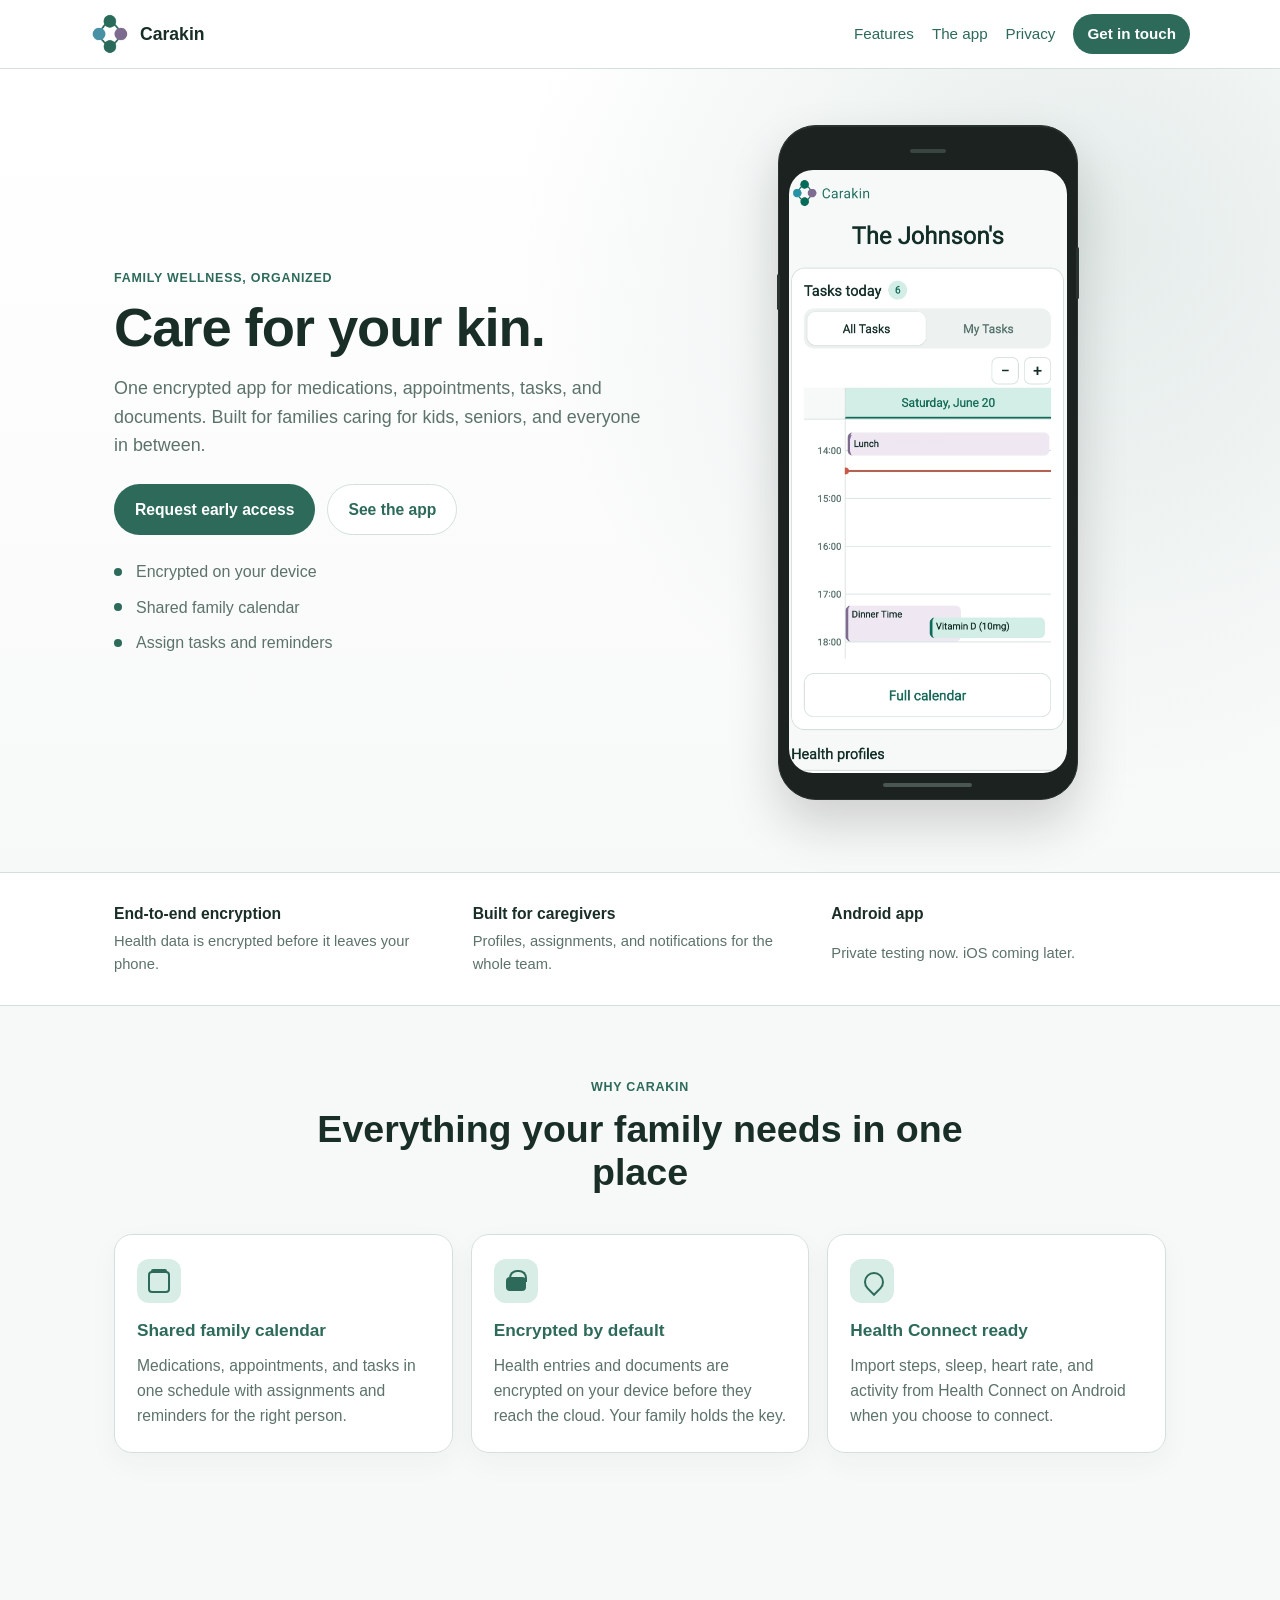
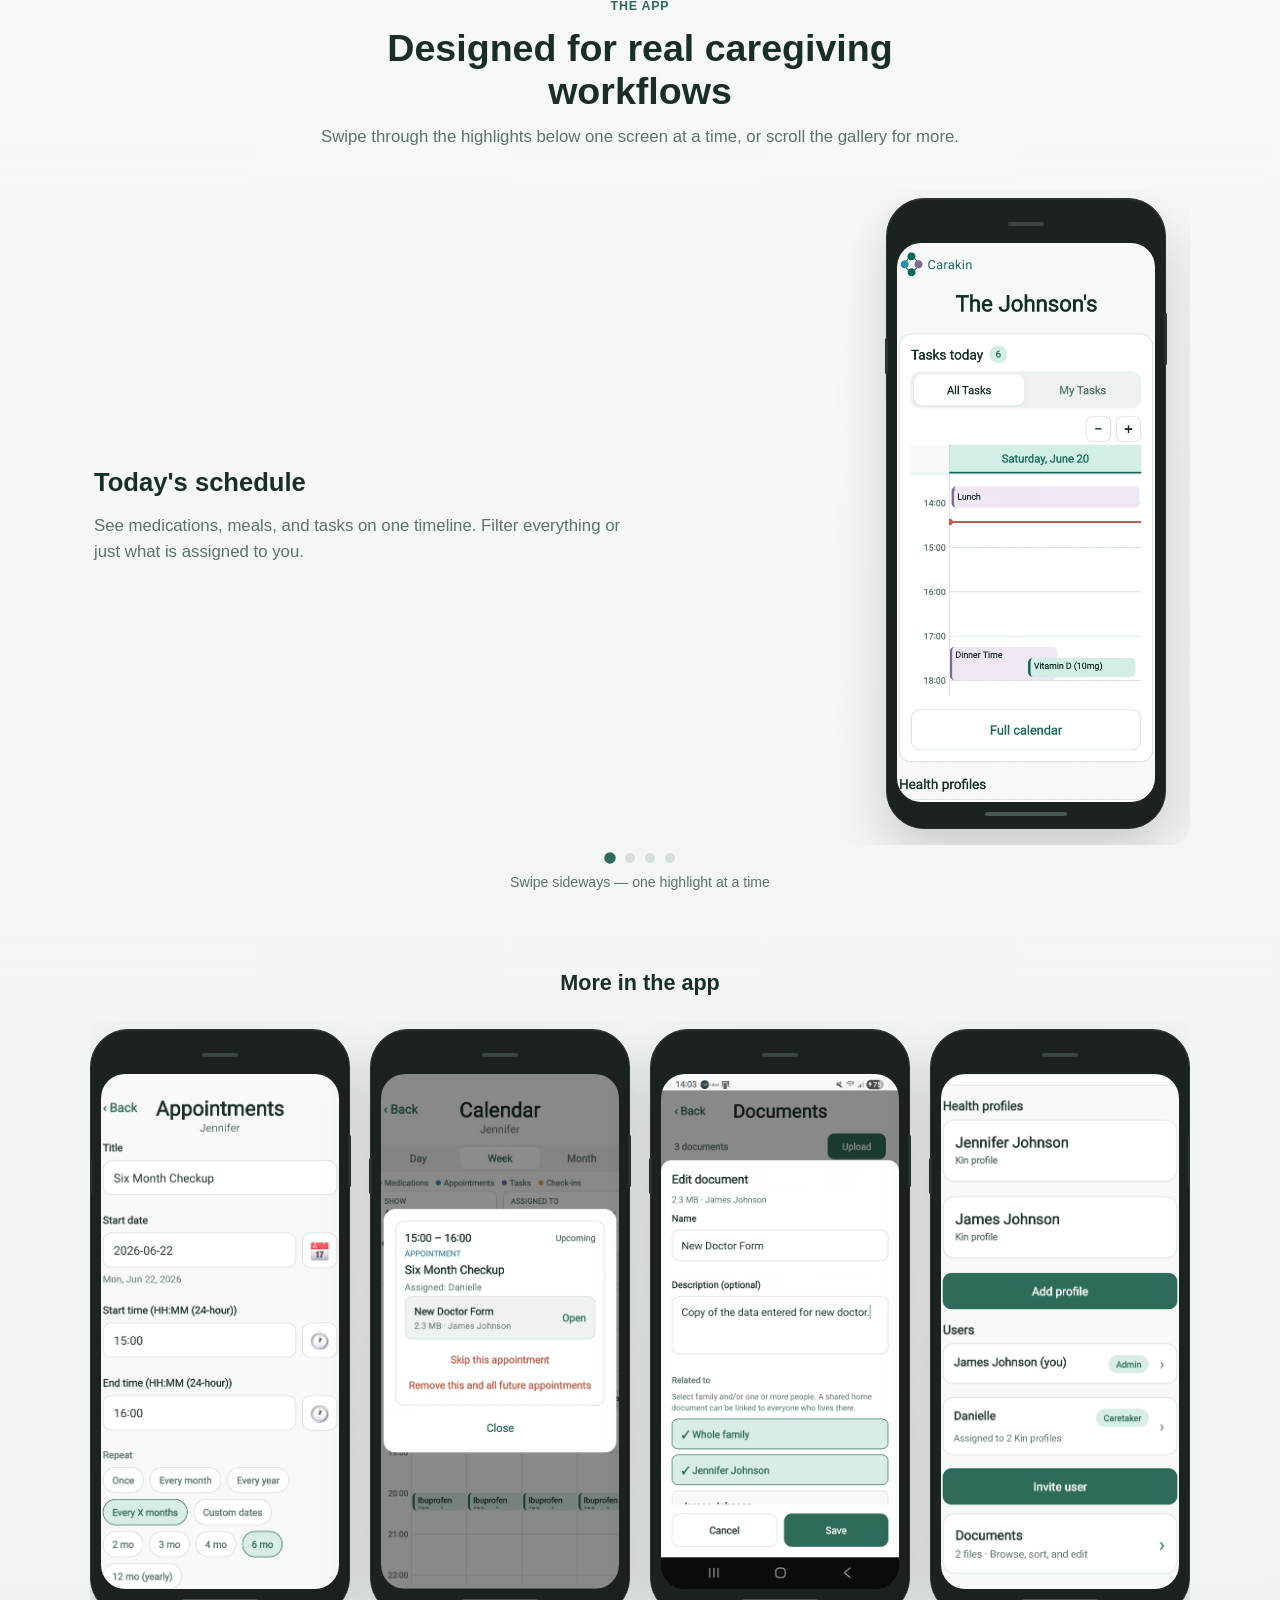
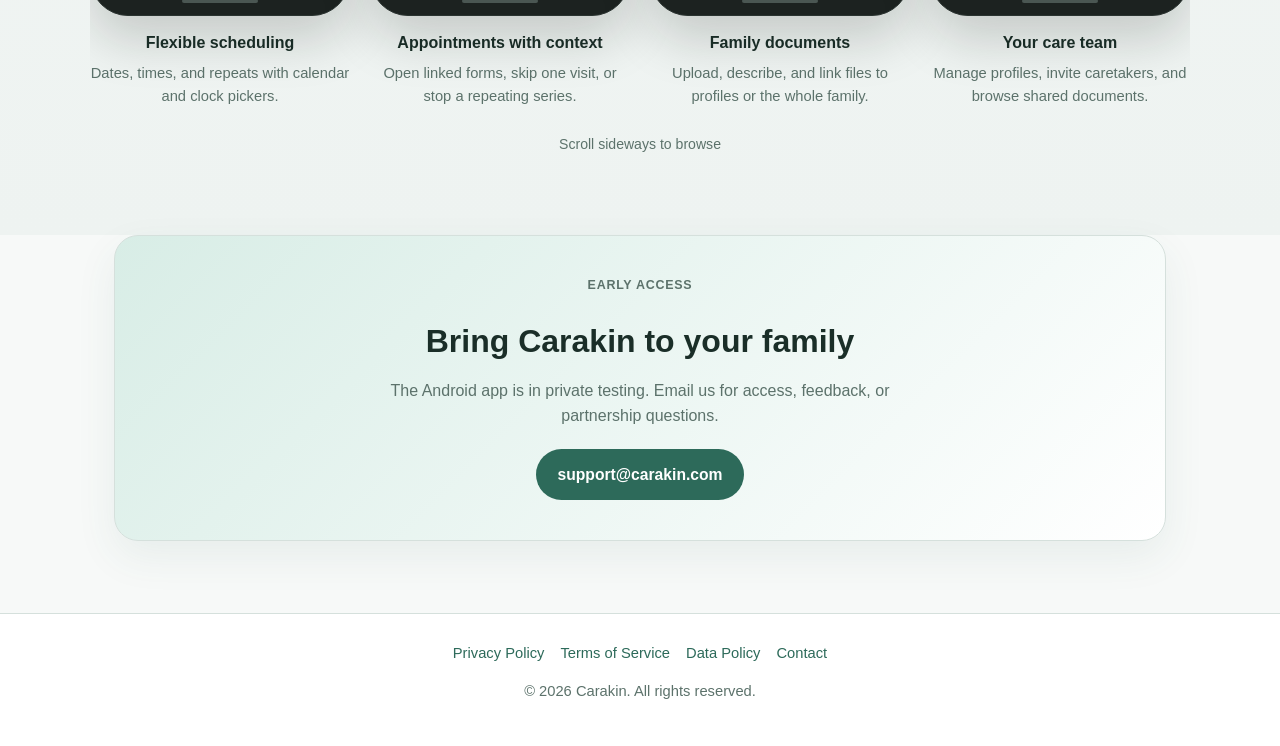
==== commit 6f83869c: "Add swipeable carousel for app feature highlights on landing page. Replaces stacked feature rows wit" ====
--- a/index.html
+++ b/index.html
@@ -118,92 +118,148 @@
           <p class="kicker">The app</p>
           <h2>Designed for real caregiving workflows</h2>
           <p class="section-lead">
-            Swipe through the highlights below, or scroll the gallery to explore every screen.
+            Swipe through the highlights below one screen at a time, or scroll the gallery for more.
           </p>
         </div>
 
-        <div class="feature-row">
-          <div class="feature-row-copy">
-            <h3>Today's schedule</h3>
-            <p>
-              See medications, meals, and tasks on one timeline. Filter everything or just what is
-              assigned to you.
-            </p>
-          </div>
-          <div class="phone-mockup" aria-hidden="true">
-            <div class="phone-bezel">
-              <div class="phone-notch"><span></span></div>
-              <div class="phone-screen">
-                <img
-                  src="assets/screenshots/HomePage.jpg"
-                  alt="Carakin home screen with today's task timeline"
-                />
-              </div>
-              <div class="phone-home-bar"></div>
-            </div>
-          </div>
-        </div>
-
-        <div class="feature-row feature-row-reverse">
-          <div class="feature-row-copy">
-            <h3>Family calendar</h3>
-            <p>
-              Day, week, and month views with color-coded medications, appointments, tasks, and
-              check-ins.
-            </p>
-          </div>
-          <div class="phone-mockup" aria-hidden="true">
-            <div class="phone-bezel">
-              <div class="phone-notch"><span></span></div>
-              <div class="phone-screen">
-                <img src="assets/screenshots/FamilyCalendar.jpg" alt="Family calendar week view" />
-              </div>
-              <div class="phone-home-bar"></div>
-            </div>
-          </div>
-        </div>
-
-        <div class="feature-row">
-          <div class="feature-row-copy">
-            <h3>Kin profiles</h3>
-            <p>
-              Health info, calendar, medications, and appointments for each person you care for.
-            </p>
-          </div>
-          <div class="phone-mockup" aria-hidden="true">
-            <div class="phone-bezel">
-              <div class="phone-notch"><span></span></div>
-              <div class="phone-screen">
-                <img
-                  src="assets/screenshots/ProfilePage.jpg"
-                  alt="Kin profile with health and care shortcuts"
-                />
-              </div>
-              <div class="phone-home-bar"></div>
-            </div>
-          </div>
-        </div>
-
-        <div class="feature-row feature-row-reverse">
-          <div class="feature-row-copy">
-            <h3>Assign and notify</h3>
-            <p>
-              Choose who is responsible and who else to keep in the loop, with reminder and
-              submission alerts.
-            </p>
-          </div>
-          <div class="phone-mockup" aria-hidden="true">
-            <div class="phone-bezel">
-              <div class="phone-notch"><span></span></div>
-              <div class="phone-screen">
-                <img
-                  src="assets/screenshots/AppointmentNotifications.jpg"
-                  alt="Assign and notify settings for an appointment"
-                />
-              </div>
-              <div class="phone-home-bar"></div>
-            </div>
-          </div>
+        <div class="app-carousel-wrap">
+          <div
+            class="app-carousel"
+            id="app-feature-carousel"
+            tabindex="0"
+            role="region"
+            aria-roledescription="carousel"
+            aria-label="App feature highlights"
+          >
+            <article class="app-carousel-slide" aria-label="Today's schedule">
+              <div class="app-carousel-slide-inner">
+                <div class="feature-row-copy">
+                  <h3>Today's schedule</h3>
+                  <p>
+                    See medications, meals, and tasks on one timeline. Filter everything or just what
+                    is assigned to you.
+                  </p>
+                </div>
+                <div class="phone-mockup" aria-hidden="true">
+                  <div class="phone-bezel">
+                    <div class="phone-notch"><span></span></div>
+                    <div class="phone-screen">
+                      <img
+                        src="assets/screenshots/HomePage.jpg"
+                        alt="Carakin home screen with today's task timeline"
+                      />
+                    </div>
+                    <div class="phone-home-bar"></div>
+                  </div>
+                </div>
+              </div>
+            </article>
+
+            <article class="app-carousel-slide app-carousel-slide-reverse" aria-label="Family calendar">
+              <div class="app-carousel-slide-inner">
+                <div class="feature-row-copy">
+                  <h3>Family calendar</h3>
+                  <p>
+                    Day, week, and month views with color-coded medications, appointments, tasks, and
+                    check-ins.
+                  </p>
+                </div>
+                <div class="phone-mockup" aria-hidden="true">
+                  <div class="phone-bezel">
+                    <div class="phone-notch"><span></span></div>
+                    <div class="phone-screen">
+                      <img src="assets/screenshots/FamilyCalendar.jpg" alt="Family calendar week view" />
+                    </div>
+                    <div class="phone-home-bar"></div>
+                  </div>
+                </div>
+              </div>
+            </article>
+
+            <article class="app-carousel-slide" aria-label="Kin profiles">
+              <div class="app-carousel-slide-inner">
+                <div class="feature-row-copy">
+                  <h3>Kin profiles</h3>
+                  <p>
+                    Health info, calendar, medications, and appointments for each person you care
+                    for.
+                  </p>
+                </div>
+                <div class="phone-mockup" aria-hidden="true">
+                  <div class="phone-bezel">
+                    <div class="phone-notch"><span></span></div>
+                    <div class="phone-screen">
+                      <img
+                        src="assets/screenshots/ProfilePage.jpg"
+                        alt="Kin profile with health and care shortcuts"
+                      />
+                    </div>
+                    <div class="phone-home-bar"></div>
+                  </div>
+                </div>
+              </div>
+            </article>
+
+            <article class="app-carousel-slide app-carousel-slide-reverse" aria-label="Assign and notify">
+              <div class="app-carousel-slide-inner">
+                <div class="feature-row-copy">
+                  <h3>Assign and notify</h3>
+                  <p>
+                    Choose who is responsible and who else to keep in the loop, with reminder and
+                    submission alerts.
+                  </p>
+                </div>
+                <div class="phone-mockup" aria-hidden="true">
+                  <div class="phone-bezel">
+                    <div class="phone-notch"><span></span></div>
+                    <div class="phone-screen">
+                      <img
+                        src="assets/screenshots/AppointmentNotifications.jpg"
+                        alt="Assign and notify settings for an appointment"
+                      />
+                    </div>
+                    <div class="phone-home-bar"></div>
+                  </div>
+                </div>
+              </div>
+            </article>
+          </div>
+
+          <div class="app-carousel-dots" role="tablist" aria-label="Choose a feature slide">
+            <button
+              type="button"
+              class="app-carousel-dot"
+              role="tab"
+              aria-selected="true"
+              aria-label="Today's schedule"
+              data-slide="0"
+            ></button>
+            <button
+              type="button"
+              class="app-carousel-dot"
+              role="tab"
+              aria-selected="false"
+              aria-label="Family calendar"
+              data-slide="1"
+            ></button>
+            <button
+              type="button"
+              class="app-carousel-dot"
+              role="tab"
+              aria-selected="false"
+              aria-label="Kin profiles"
+              data-slide="2"
+            ></button>
+            <button
+              type="button"
+              class="app-carousel-dot"
+              role="tab"
+              aria-selected="false"
+              aria-label="Assign and notify"
+              data-slide="3"
+            ></button>
+          </div>
+          <p class="gallery-hint">Swipe sideways — one highlight at a time</p>
         </div>
 
         <div class="gallery-section">
@@ -288,5 +344,51 @@
       </nav>
       <p>© 2026 Carakin. All rights reserved.</p>
     </footer>
+    <script>
+      (function () {
+        var carousel = document.getElementById('app-feature-carousel');
+        if (!carousel) return;
+
+        var slides = carousel.querySelectorAll('.app-carousel-slide');
+        var dots = document.querySelectorAll('.app-carousel-dot');
+        if (!slides.length || !dots.length) return;
+
+        function setActiveDot(index) {
+          dots.forEach(function (dot, i) {
+            var active = i === index;
+            dot.setAttribute('aria-selected', active ? 'true' : 'false');
+          });
+        }
+
+        function activeIndexFromScroll() {
+          var width = carousel.clientWidth;
+          if (!width) return 0;
+          return Math.round(carousel.scrollLeft / width);
+        }
+
+        dots.forEach(function (dot) {
+          dot.addEventListener('click', function () {
+            var index = Number(dot.getAttribute('data-slide'));
+            if (!Number.isFinite(index)) return;
+            carousel.scrollTo({ left: index * carousel.clientWidth, behavior: 'smooth' });
+            setActiveDot(index);
+          });
+        });
+
+        carousel.addEventListener(
+          'scroll',
+          function () {
+            window.requestAnimationFrame(function () {
+              setActiveDot(activeIndexFromScroll());
+            });
+          },
+          { passive: true }
+        );
+
+        window.addEventListener('resize', function () {
+          setActiveDot(activeIndexFromScroll());
+        });
+      })();
+    </script>
   </body>
 </html>
--- a/styles.css
+++ b/styles.css
@@ -379,31 +379,87 @@
   padding: 72px 24px 80px;
 }
 
-.feature-row {
+.app-carousel-wrap {
   max-width: var(--max-width);
   margin: 0 auto 56px;
+}
+
+.app-carousel {
+  display: flex;
+  overflow-x: auto;
+  scroll-snap-type: x mandatory;
+  scroll-behavior: smooth;
+  -webkit-overflow-scrolling: touch;
+  scrollbar-width: thin;
+  border-radius: 20px;
+}
+
+.app-carousel::-webkit-scrollbar {
+  height: 8px;
+}
+
+.app-carousel::-webkit-scrollbar-thumb {
+  background: var(--border);
+  border-radius: 999px;
+}
+
+.app-carousel-slide {
+  flex: 0 0 100%;
+  scroll-snap-align: start;
+  scroll-snap-stop: always;
+  padding: 8px 4px 16px;
+}
+
+.app-carousel-slide-inner {
   display: grid;
   gap: 28px;
   align-items: center;
 }
 
 @media (min-width: 900px) {
-  .feature-row {
+  .app-carousel-slide-inner {
     grid-template-columns: 1fr minmax(240px, 320px);
     gap: 56px;
   }
 
-  .feature-row-reverse {
+  .app-carousel-slide-reverse .app-carousel-slide-inner {
     grid-template-columns: minmax(240px, 320px) 1fr;
   }
 
-  .feature-row-reverse .feature-row-copy {
+  .app-carousel-slide-reverse .feature-row-copy {
     order: 2;
   }
 
-  .feature-row-reverse .phone-mockup {
+  .app-carousel-slide-reverse .phone-mockup {
     order: 1;
   }
+}
+
+.app-carousel-dots {
+  display: flex;
+  justify-content: center;
+  gap: 10px;
+  margin-top: 8px;
+}
+
+.app-carousel-dot {
+  width: 10px;
+  height: 10px;
+  border-radius: 50%;
+  border: none;
+  background: var(--border);
+  cursor: pointer;
+  padding: 0;
+  transition: background 0.15s ease, transform 0.15s ease;
+}
+
+.app-carousel-dot:hover {
+  background: #b8cbc4;
+}
+
+.app-carousel-dot[aria-selected="true"] {
+  background: var(--primary);
+  transform: scale(1.15);
 }
 
 .feature-row-copy h3 {
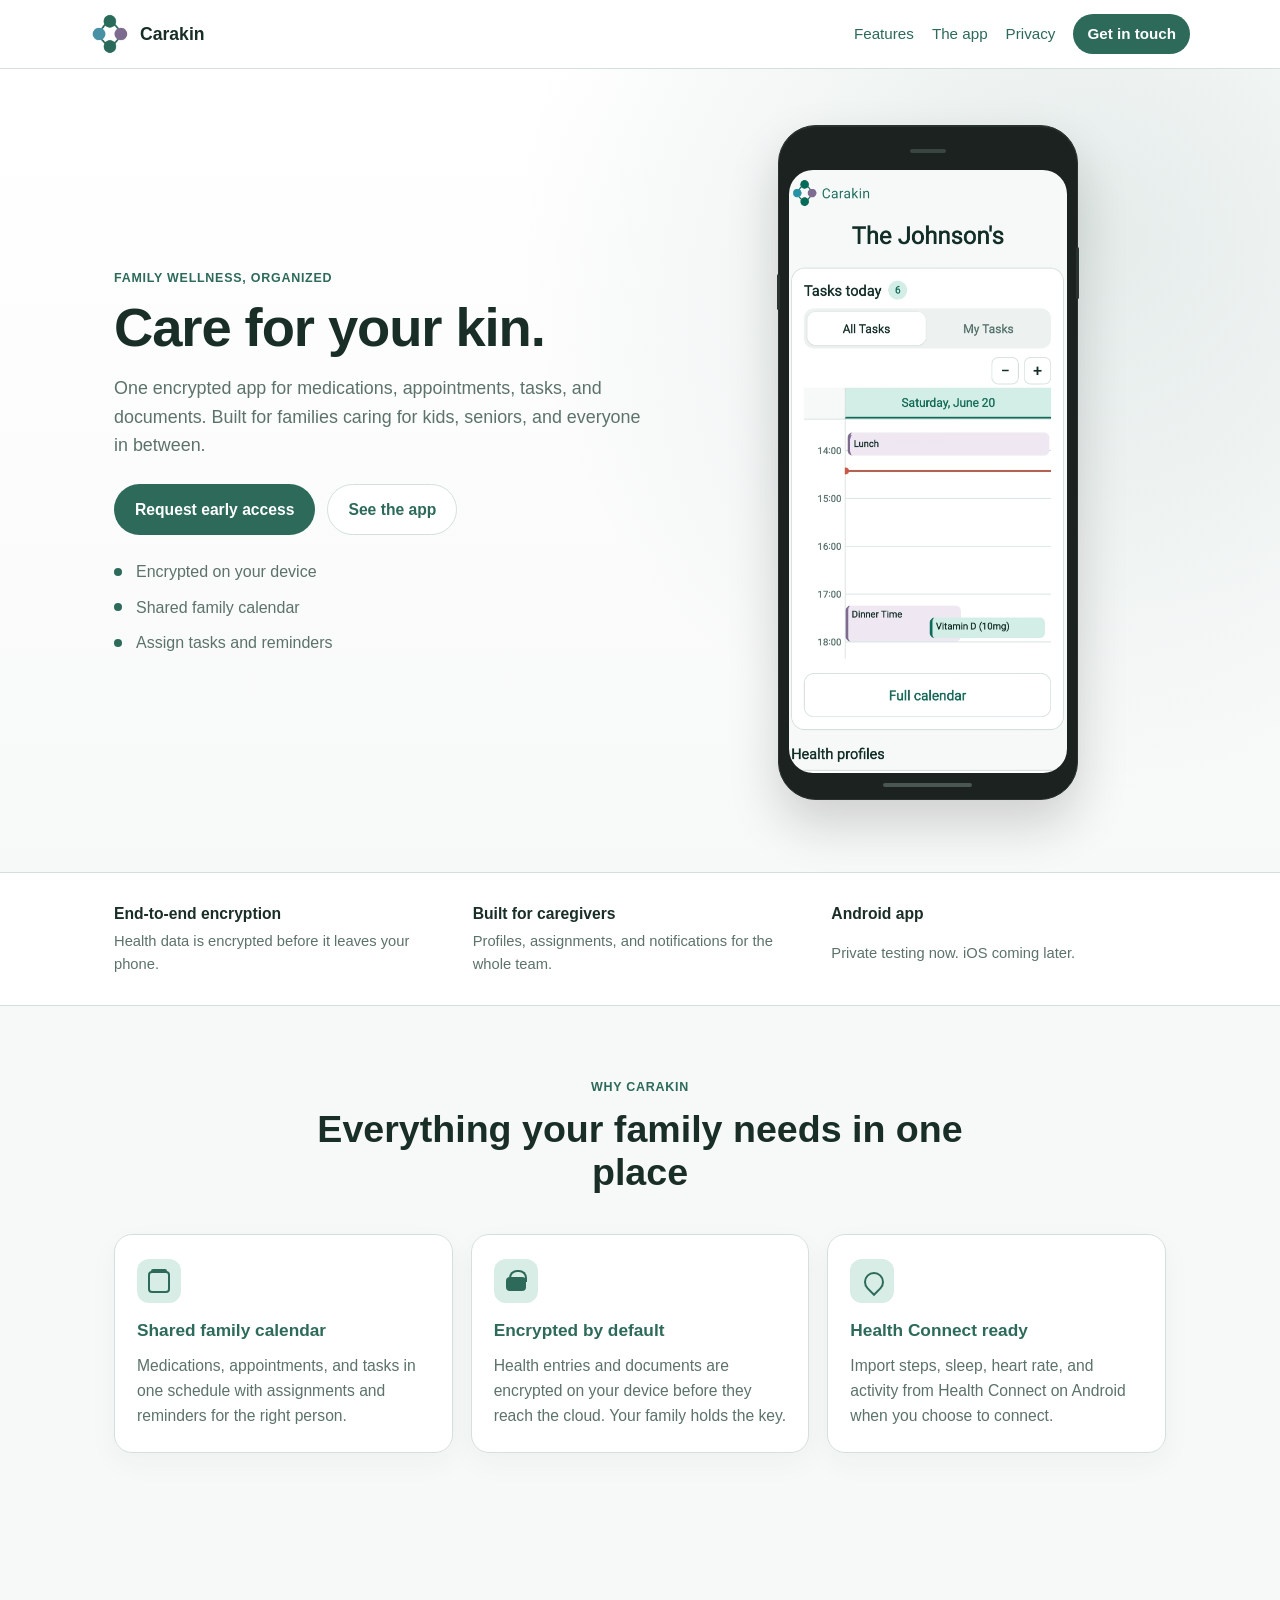
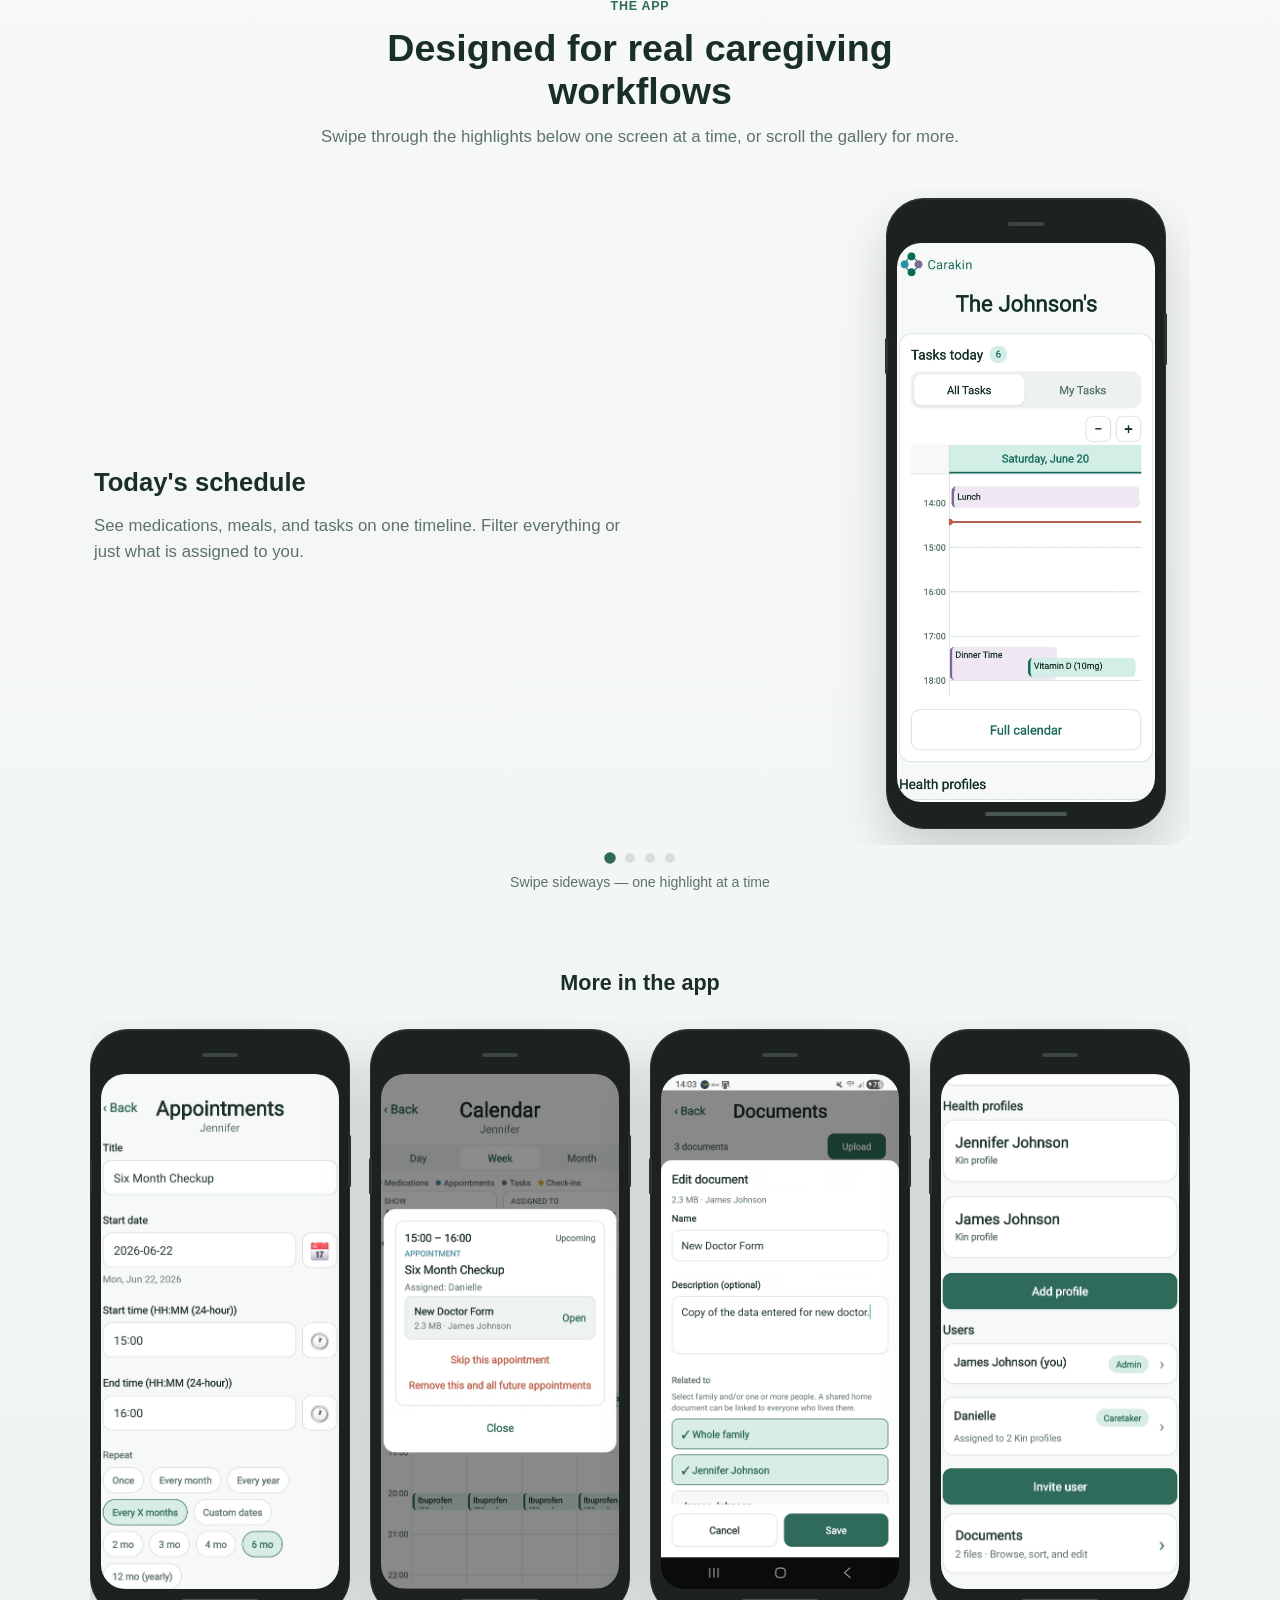
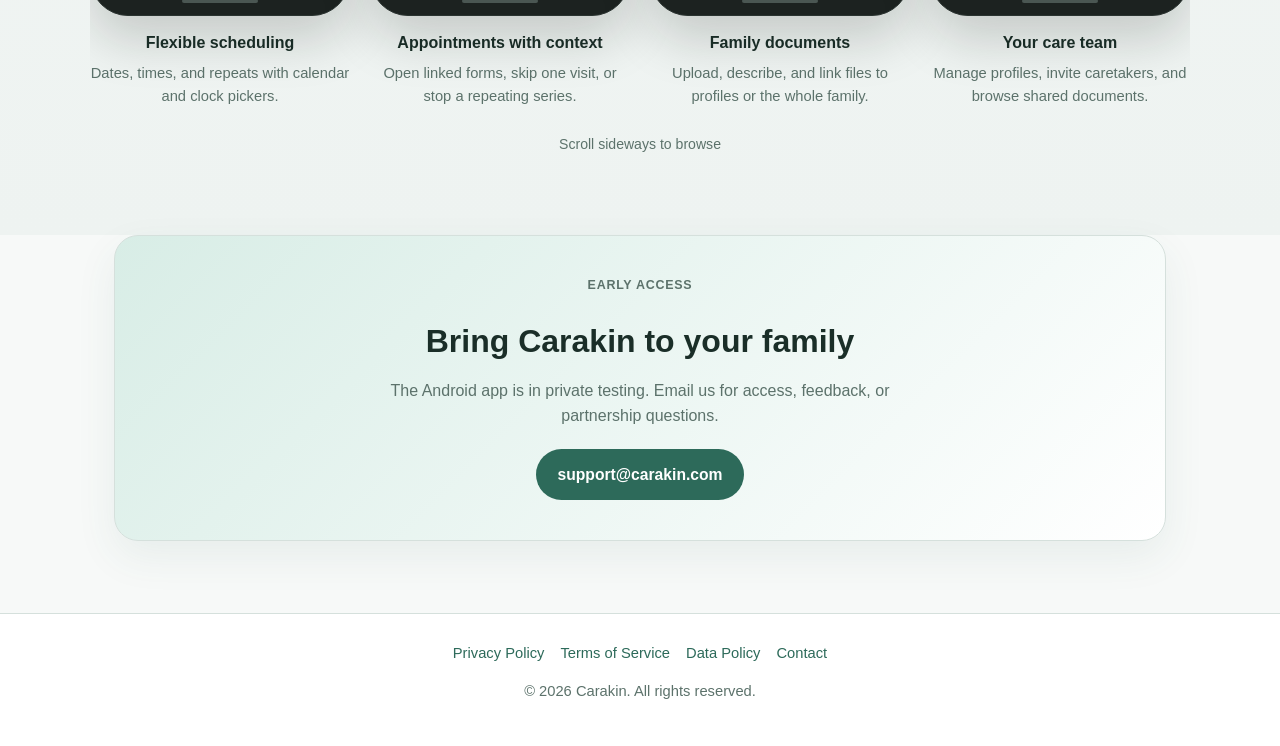
==== commit b0f3d2f5: "Use consistent left-text, right-phone layout in app carousel. Co-authored-by: Cursor <cursoragent@cu" ====
--- a/index.html
+++ b/index.html
@@ -155,7 +155,7 @@
               </div>
             </article>
 
-            <article class="app-carousel-slide app-carousel-slide-reverse" aria-label="Family calendar">
+            <article class="app-carousel-slide" aria-label="Family calendar">
               <div class="app-carousel-slide-inner">
                 <div class="feature-row-copy">
                   <h3>Family calendar</h3>
@@ -200,7 +200,7 @@
               </div>
             </article>
 
-            <article class="app-carousel-slide app-carousel-slide-reverse" aria-label="Assign and notify">
+            <article class="app-carousel-slide" aria-label="Assign and notify">
               <div class="app-carousel-slide-inner">
                 <div class="feature-row-copy">
                   <h3>Assign and notify</h3>
--- a/styles.css
+++ b/styles.css
@@ -421,18 +421,6 @@
     grid-template-columns: 1fr minmax(240px, 320px);
     gap: 56px;
   }
-
-  .app-carousel-slide-reverse .app-carousel-slide-inner {
-    grid-template-columns: minmax(240px, 320px) 1fr;
-  }
-
-  .app-carousel-slide-reverse .feature-row-copy {
-    order: 2;
-  }
-
-  .app-carousel-slide-reverse .phone-mockup {
-    order: 1;
-  }
 }
 
 .app-carousel-dots {
